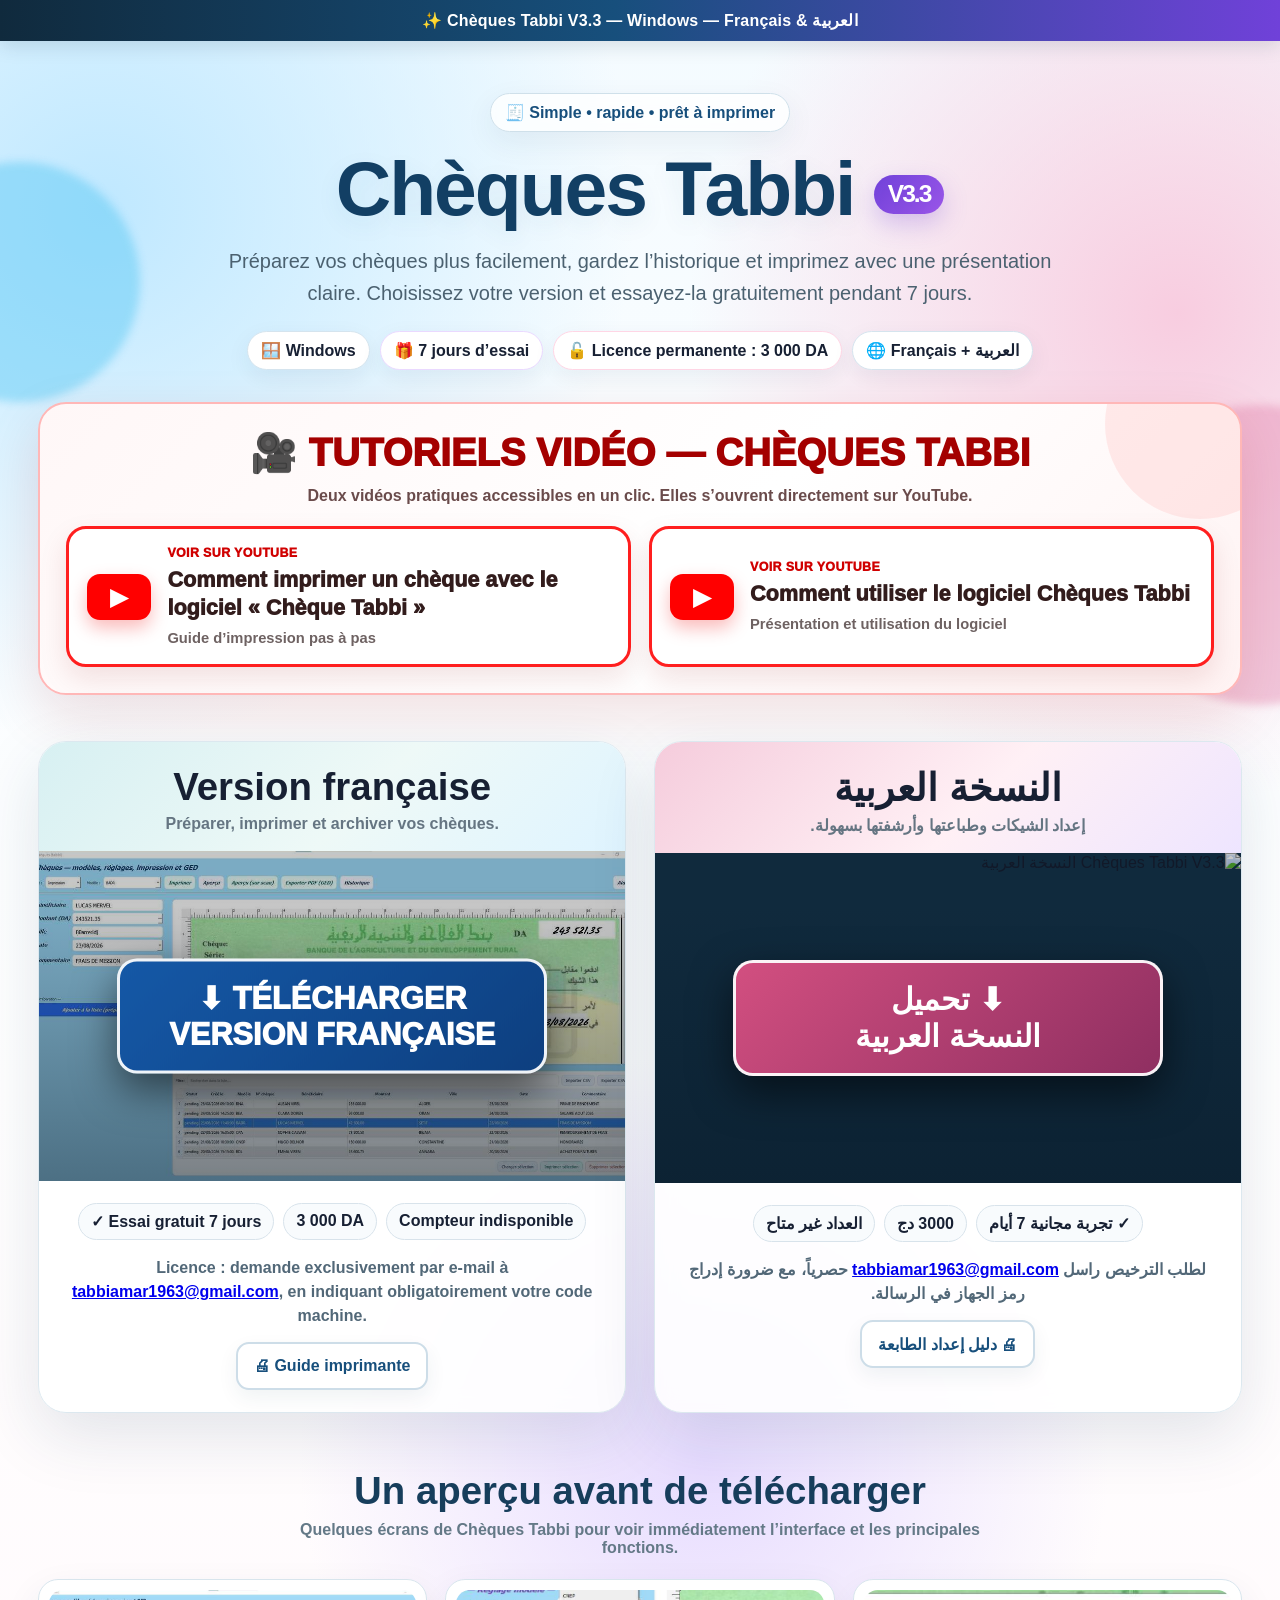
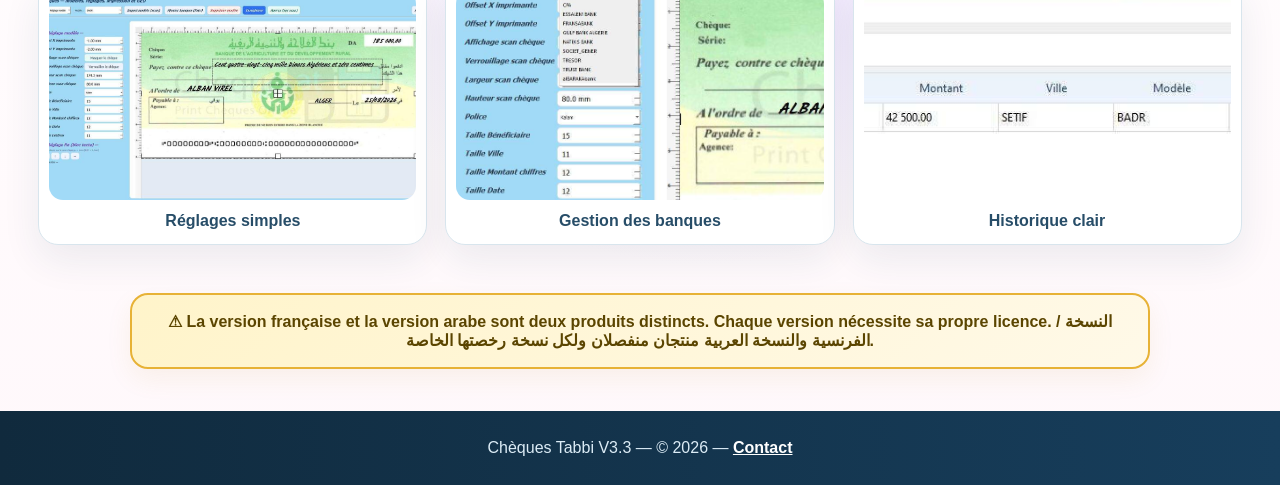
==== index.html @ 8dfcea51 "Update Chèques Tabbi website to V3.3 French and Arabic setups, 7-day trial and email licensing" ====
<!doctype html>
<html lang="fr">
<head>
  <meta charset="utf-8">
  <meta name="viewport" content="width=device-width,initial-scale=1">
  <meta name="description" content="Chèques Tabbi V3.3 — versions française et arabe sur une seule page. Téléchargement direct Windows, essai gratuit 7 jours, licence permanente 3000 DA par version.">
  <title>Chèques Tabbi V3.3 — Français + العربية</title>

  <script async src="https://www.googletagmanager.com/gtag/js?id=G-VVS1YFR749"></script>
  <script>
    window.dataLayer=window.dataLayer||[];
    function gtag(){dataLayer.push(arguments)}
    gtag('js',new Date());
    gtag('config','G-VVS1YFR749');
  </script>
  <script async src="https://www.googletagmanager.com/gtag/js?id=G-8PDGG4K5FS"></script>
  <script>
    window.dataLayer=window.dataLayer||[];
    function gtag(){dataLayer.push(arguments)}
    gtag('js',new Date());
    gtag('config','G-8PDGG4K5FS');
  </script>

  <style>
    :root{
      --ink:#172033;--blue:#1558a6;--blue2:#20a7d8;--purple:#7041d9;
      --soft:#f4f8fb;--line:#d8e3eb;--white:#fff;--pink:#d24f80;--gold:#f0a92d;
    }
    *{box-sizing:border-box}
    html{scroll-behavior:smooth}
    body{
      margin:0;font-family:Inter,"Segoe UI",Arial,Tahoma,sans-serif;color:var(--ink);
      background:
        radial-gradient(circle at 8% 10%,#bfe8ff 0,transparent 24%),
        radial-gradient(circle at 92% 15%,#f8cde0 0,transparent 23%),
        radial-gradient(circle at 55% 70%,#e7dcff 0,transparent 25%),
        linear-gradient(180deg,#f4fbff 0,#fff 52%,#fff8fb 100%);
      min-height:100vh;
    }
    body:before,body:after{content:"";position:fixed;z-index:-1;border-radius:50%;filter:blur(4px);opacity:.45;pointer-events:none}
    body:before{width:240px;height:240px;background:#57c8f3;top:18%;left:-100px;animation:float 8s ease-in-out infinite}
    body:after{width:300px;height:300px;background:#e58cb3;right:-130px;top:45%;animation:float 10s ease-in-out infinite reverse}
    .wrap{width:min(1220px,94%);margin:auto}
    .topbar{background:linear-gradient(90deg,#102a3d,#174f7c 48%,#7041d9);color:#fff;padding:11px 0;text-align:center;font-weight:900;letter-spacing:.2px;box-shadow:0 4px 20px #0e263b25}
    .hero{text-align:center;padding:52px 0 24px;position:relative}
    .eyebrow{display:inline-flex;gap:8px;align-items:center;background:#ffffffc9;border:1px solid #cfe0ea;box-shadow:0 10px 30px #163c5812;border-radius:999px;padding:9px 14px;font-weight:900;color:#174f7c;backdrop-filter:blur(8px)}
    .hero h1{font-size:clamp(2.7rem,6vw,5.3rem);line-height:1;margin:18px 0 0;color:#123f64;letter-spacing:-2px;text-shadow:0 8px 24px #20567b14}
    .hero h1 span{display:inline-block;background:linear-gradient(135deg,var(--purple),#9b57e9);color:#fff;border-radius:999px;padding:7px 14px;font-size:.32em;vertical-align:middle;box-shadow:0 10px 25px #7041d940}
    .hero p{font-size:clamp(1rem,2vw,1.25rem);color:#4b6170;margin:18px auto 0;max-width:860px;line-height:1.6}
    .quick-points{display:flex;justify-content:center;gap:10px;flex-wrap:wrap;margin-top:22px}
    .quick-points span{background:#fff;border:1px solid #d5e4ee;border-radius:999px;padding:9px 13px;font-weight:900;box-shadow:0 8px 24px #173b5511}
    .quick-points span:nth-child(2){border-color:#ead9ff}.quick-points span:nth-child(3){border-color:#ffd6e5}

    .tutorials{margin:8px 0 12px;padding:26px;border:2px solid #ffb7b7;border-radius:28px;background:linear-gradient(135deg,#fff7f7,#fff 55%,#fff3f3);box-shadow:0 20px 55px #b3131320;position:relative;overflow:hidden}
    .tutorials:before{content:"";position:absolute;width:190px;height:190px;border-radius:50%;background:#ff000012;right:-55px;top:-75px;pointer-events:none}
    .tutorial-head{text-align:center;position:relative;z-index:1;margin-bottom:18px}
    .tutorial-head h2{margin:0;color:#a40000;font-size:clamp(1.65rem,3vw,2.45rem);font-weight:950}
    .tutorial-head p{margin:8px auto 0;max-width:780px;color:#6a4b4b;font-weight:800;line-height:1.5}
    .video-links{display:grid;grid-template-columns:1fr 1fr;gap:18px;position:relative;z-index:1}
    .video-link{display:flex;align-items:center;gap:16px;min-height:112px;padding:16px 18px;border-radius:20px;text-decoration:none;background:#fff;color:#321c1c;border:3px solid #ff1f1f;box-shadow:0 12px 28px #8a11111d;transition:.2s transform,.2s box-shadow,.2s background}
    .video-link:hover{transform:translateY(-4px);box-shadow:0 18px 36px #8a11112b;background:#fffafa}
    .yt-play{flex:0 0 64px;width:64px;height:46px;border-radius:13px;background:#f00;display:flex;align-items:center;justify-content:center;color:#fff;font-size:25px;line-height:1;box-shadow:0 8px 18px #f0000045}
    .video-copy{display:block;line-height:1.3}
    .video-copy small{display:block;color:#d00000;font-size:.78rem;font-weight:950;letter-spacing:.35px;margin-bottom:5px;text-transform:uppercase}
    .video-copy strong{display:block;font-size:clamp(1.05rem,2vw,1.35rem);font-weight:950}
    .video-copy em{display:block;font-style:normal;color:#6e6262;font-weight:750;margin-top:7px;font-size:.92rem}

    .choice{display:grid;grid-template-columns:1fr 1fr;gap:28px;padding:34px 0 38px}
    .version-card{background:#ffffffdf;border:1px solid #dce8ef;border-radius:28px;overflow:hidden;box-shadow:0 22px 65px #173b5520;backdrop-filter:blur(10px);transition:.25s transform,.25s box-shadow}
    .version-card:hover{transform:translateY(-6px);box-shadow:0 30px 80px #173b5530}
    .version-head{padding:23px 20px 18px;text-align:center}
    .version-head h2{font-size:clamp(1.7rem,3vw,2.6rem);margin:0 0 6px}
    .version-head p{margin:0;color:#657582;font-weight:700}
    .fr .version-head{background:linear-gradient(135deg,#d7f0f2,#eef9f7 55%,#dff4ff)}
    .ar .version-head{background:linear-gradient(135deg,#f5ccdc,#fff0f5 55%,#eee5ff)}
    .image-wrap{position:relative;min-height:330px;background:#102a3d;display:flex;align-items:center;justify-content:center;overflow:hidden}
    .image-wrap:after{content:"";position:absolute;inset:0;background:linear-gradient(180deg,#0000 15%,#07172566 100%);pointer-events:none}
    .image-wrap img{width:100%;height:100%;min-height:330px;object-fit:cover;display:block;filter:brightness(.78) saturate(1.08);transition:.4s transform,.4s filter}
    .version-card:hover .image-wrap img{transform:scale(1.025);filter:brightness(.84) saturate(1.12)}
    .download-btn{position:absolute;z-index:2;left:50%;top:50%;transform:translate(-50%,-50%);display:flex;align-items:center;justify-content:center;text-align:center;width:min(84%,430px);min-height:92px;padding:18px 24px;border-radius:20px;text-decoration:none;color:#fff;font-weight:950;font-size:clamp(1.25rem,2.4vw,2rem);box-shadow:0 16px 42px #0008;border:3px solid #ffffffee;transition:.18s transform,.18s filter,.18s box-shadow}
    .download-btn:hover{transform:translate(-50%,-54%) scale(1.035);filter:brightness(1.1);box-shadow:0 20px 50px #0009}
    .fr .download-btn{background:linear-gradient(135deg,#1558a6,#0d3f7f)}
    .ar .download-btn{background:linear-gradient(135deg,#d24f80,#8f2f61)}
    .details{padding:22px}
    .pills{display:flex;gap:9px;flex-wrap:wrap;justify-content:center;margin-bottom:16px}
    .pill{background:#f8fbfd;border:1px solid #d8e3eb;border-radius:999px;padding:8px 12px;font-weight:900}
    .actions{display:flex;gap:10px;flex-wrap:wrap;justify-content:center}
    .action{display:inline-flex;align-items:center;justify-content:center;min-height:48px;padding:10px 16px;border-radius:13px;text-decoration:none;font-weight:900;border:2px solid transparent;transition:.18s}
    .action:hover{transform:translateY(-2px)}
    .more{background:#fff;color:#174f7c;border-color:#cddde8;box-shadow:0 8px 20px #173b5510}
    .activation-note{margin:0 0 14px;text-align:center;color:#526878;font-weight:800;line-height:1.5}

    .showcase{padding:18px 0 48px}
    .section-title{text-align:center;margin-bottom:22px}
    .section-title h3{margin:0;font-size:clamp(1.65rem,3vw,2.4rem);color:#173e5c}
    .section-title p{margin:8px auto 0;color:#647987;max-width:760px;font-weight:700}
    .shots{display:grid;grid-template-columns:repeat(3,1fr);gap:18px}
    .shot{background:#fff;border:1px solid #d8e5ed;border-radius:20px;padding:10px;box-shadow:0 15px 38px #173b5515;overflow:hidden;transition:.22s transform,.22s box-shadow}
    .shot:hover{transform:translateY(-5px) rotate(-.2deg);box-shadow:0 22px 45px #173b5525}
    .shot img{width:100%;height:210px;object-fit:cover;border-radius:14px;display:block}
    .shot strong{display:block;padding:12px 6px 4px;text-align:center;color:#274d68}

    .note{background:linear-gradient(135deg,#fff4ca,#fff9e8);border:2px solid #e7b236;color:#5b4500;border-radius:18px;padding:17px 18px;margin:0 auto 42px;max-width:1020px;text-align:center;font-weight:900;box-shadow:0 10px 26px #b8891715}
    footer{background:linear-gradient(90deg,#102a3d,#173e5c);color:#dcecf6;padding:28px 0;text-align:center}
    footer a{color:#fff;font-weight:800}
    @keyframes float{0%,100%{transform:translateY(0)}50%{transform:translateY(20px)}}
    @media(max-width:850px){
      .video-links{grid-template-columns:1fr}
      .choice{grid-template-columns:1fr;gap:24px}
      .shots{grid-template-columns:1fr 1fr}
      .image-wrap,.image-wrap img{min-height:280px}
    }
    @media(max-width:560px){
      .hero{padding-top:34px}.choice{padding-top:22px}.hero h1{letter-spacing:-1px}
      .tutorials{padding:20px 14px;border-radius:22px}.video-link{padding:14px;gap:12px;min-height:100px}.yt-play{flex-basis:54px;width:54px;height:40px}
      .image-wrap,.image-wrap img{min-height:235px}.download-btn{min-height:78px;width:89%}.action{width:100%}.shots{grid-template-columns:1fr}.shot img{height:auto}
    }
    @media(prefers-reduced-motion:reduce){*{scroll-behavior:auto!important;animation:none!important;transition:none!important}}
  </style>
</head>
<body>
  <div class="topbar">✨ Chèques Tabbi V3.3 — Windows — Français & العربية</div>

  <header class="hero wrap">
    <div class="eyebrow">🧾 Simple • rapide • prêt à imprimer</div>
    <h1>Chèques Tabbi <span>V3.3</span></h1>
    <p>Préparez vos chèques plus facilement, gardez l’historique et imprimez avec une présentation claire. Choisissez votre version et essayez-la gratuitement pendant 7 jours.</p>
    <div class="quick-points" aria-label="Points clés">
      <span>🪟 Windows</span>
      <span>🎁 7 jours d’essai</span>
      <span>🔓 Licence permanente : 3 000 DA</span>
      <span>🌐 Français + العربية</span>
    </div>
  </header>

  <main class="wrap">
    <section class="tutorials" aria-label="Tutoriels vidéo Chèques Tabbi">
      <div class="tutorial-head">
        <h2>🎥 TUTORIELS VIDÉO — CHÈQUES TABBI</h2>
        <p>Deux vidéos pratiques accessibles en un clic. Elles s’ouvrent directement sur YouTube.</p>
      </div>
      <div class="video-links">
        <a class="video-link" href="https://youtu.be/3MbX6gnPfWE" target="_blank" rel="noopener noreferrer">
          <span class="yt-play" aria-hidden="true">▶</span>
          <span class="video-copy">
            <small>Voir sur YouTube</small>
            <strong>Comment imprimer un chèque avec le logiciel « Chèque Tabbi »</strong>
            <em>Guide d’impression pas à pas</em>
          </span>
        </a>
        <a class="video-link" href="https://youtu.be/_Qf75h5y5ME" target="_blank" rel="noopener noreferrer">
          <span class="yt-play" aria-hidden="true">▶</span>
          <span class="video-copy">
            <small>Voir sur YouTube</small>
            <strong>Comment utiliser le logiciel Chèques Tabbi</strong>
            <em>Présentation et utilisation du logiciel</em>
          </span>
        </a>
      </div>
    </section>

    <section class="choice" aria-label="Choix de la version">
      <article class="version-card fr">
        <div class="version-head">
          <h2>Version française</h2>
          <p>Préparer, imprimer et archiver vos chèques.</p>
        </div>
        <div class="image-wrap">
          <img src="assets/screenshots/01-impression.jpg" alt="Chèques Tabbi V3.3 version française">
          <a class="download-btn" data-download="fr" href="https://github.com/ramat82/cheques-tabbi/releases/download/V3.3/Cheques_TABBI_FR_V3.3_Setup.exe">⬇ TÉLÉCHARGER<br>VERSION FRANÇAISE</a>
        </div>
        <div class="details">
          <div class="pills">
            <span class="pill">✓ Essai gratuit 7 jours</span>
            <span class="pill">3 000 DA</span>
            <span class="pill fr-count">Compteur GitHub…</span>
          </div>
          <p class="activation-note">Licence : demande exclusivement par e-mail à <a href="mailto:tabbiamar1963@gmail.com">tabbiamar1963@gmail.com</a>, en indiquant obligatoirement votre code machine.</p>
          <div class="actions">
            <a class="action more" href="assets/guide-impression-fr.png" target="_blank" rel="noopener">🖨 Guide imprimante</a>
          </div>
        </div>
      </article>

      <article class="version-card ar" lang="ar" dir="rtl">
        <div class="version-head">
          <h2>النسخة العربية</h2>
          <p>إعداد الشيكات وطباعتها وأرشفتها بسهولة.</p>
        </div>
        <div class="image-wrap">
          <img src="https://github.com/ramat82/cheques-tabbi/releases/download/v2.0.0/ar1.png" alt="Chèques Tabbi V3.3 النسخة العربية">
          <a class="download-btn" data-download="ar" href="https://github.com/ramat82/cheques-tabbi/releases/download/V3.3/Cheques_TABBI_AR_V3.3_Setup.exe">⬇ تحميل<br>النسخة العربية</a>
        </div>
        <div class="details">
          <div class="pills">
            <span class="pill">✓ تجربة مجانية 7 أيام</span>
            <span class="pill">3000 دج</span>
            <span class="pill ar-count">عداد GitHub…</span>
          </div>
          <p class="activation-note">لطلب الترخيص راسل <a href="mailto:tabbiamar1963@gmail.com">tabbiamar1963@gmail.com</a> حصرياً، مع ضرورة إدراج رمز الجهاز في الرسالة.</p>
          <div class="actions">
            <a class="action more" href="assets/guide-impression-ar.png" target="_blank" rel="noopener">🖨 دليل إعداد الطابعة</a>
          </div>
        </div>
      </article>
    </section>

    <section class="showcase" aria-label="Aperçu de l'application">
      <div class="section-title">
        <h3>Un aperçu avant de télécharger</h3>
        <p>Quelques écrans de Chèques Tabbi pour voir immédiatement l’interface et les principales fonctions.</p>
      </div>
      <div class="shots">
        <div class="shot"><img src="assets/screenshots/02-reglage.jpg" alt="Réglages de Chèques Tabbi"><strong>Réglages simples</strong></div>
        <div class="shot"><img src="assets/screenshots/03-banques.jpg" alt="Gestion des banques"><strong>Gestion des banques</strong></div>
        <div class="shot"><img src="assets/screenshots/06-historique.jpg" alt="Historique des chèques"><strong>Historique clair</strong></div>
      </div>
    </section>

    <div class="note">
      ⚠ La version française et la version arabe sont deux produits distincts. Chaque version nécessite sa propre licence. / النسخة الفرنسية والنسخة العربية منتجان منفصلان ولكل نسخة رخصتها الخاصة.
    </div>
  </main>

  <footer>
    <div class="wrap">Chèques Tabbi V3.3 — © 2026 — <a href="mailto:tabbiamar1963@gmail.com">Contact</a></div>
  </footer>

  <script>
    document.querySelectorAll('[data-download]').forEach(a=>a.addEventListener('click',()=>{
      const lang=a.dataset.download;
      if(typeof gtag==='function') gtag('event','cheques_'+lang+'_download_click',{version:'V3.3'});
    }));

    fetch('https://api.github.com/repos/ramat82/cheques-tabbi/releases/tags/V3.3',{headers:{Accept:'application/vnd.github+json'}})
      .then(r=>r.ok?r.json():Promise.reject())
      .then(rel=>{
        const fr=rel.assets.find(x=>x.name==='Cheques_TABBI_FR_V3.3_Setup.exe');
        const ar=rel.assets.find(x=>x.name==='Cheques_TABBI_AR_V3.3_Setup.exe');
        document.querySelectorAll('.fr-count').forEach(e=>e.textContent=fr?fr.download_count.toLocaleString('fr-FR')+' téléchargements':'Compteur indisponible');
        document.querySelectorAll('.ar-count').forEach(e=>e.textContent=ar?ar.download_count.toLocaleString('fr-FR')+' تحميل':'العداد غير متاح');
      })
      .catch(()=>{
        document.querySelectorAll('.fr-count').forEach(e=>e.textContent='Compteur indisponible');
        document.querySelectorAll('.ar-count').forEach(e=>e.textContent='العداد غير متاح');
      });
  </script>
</body>
</html>
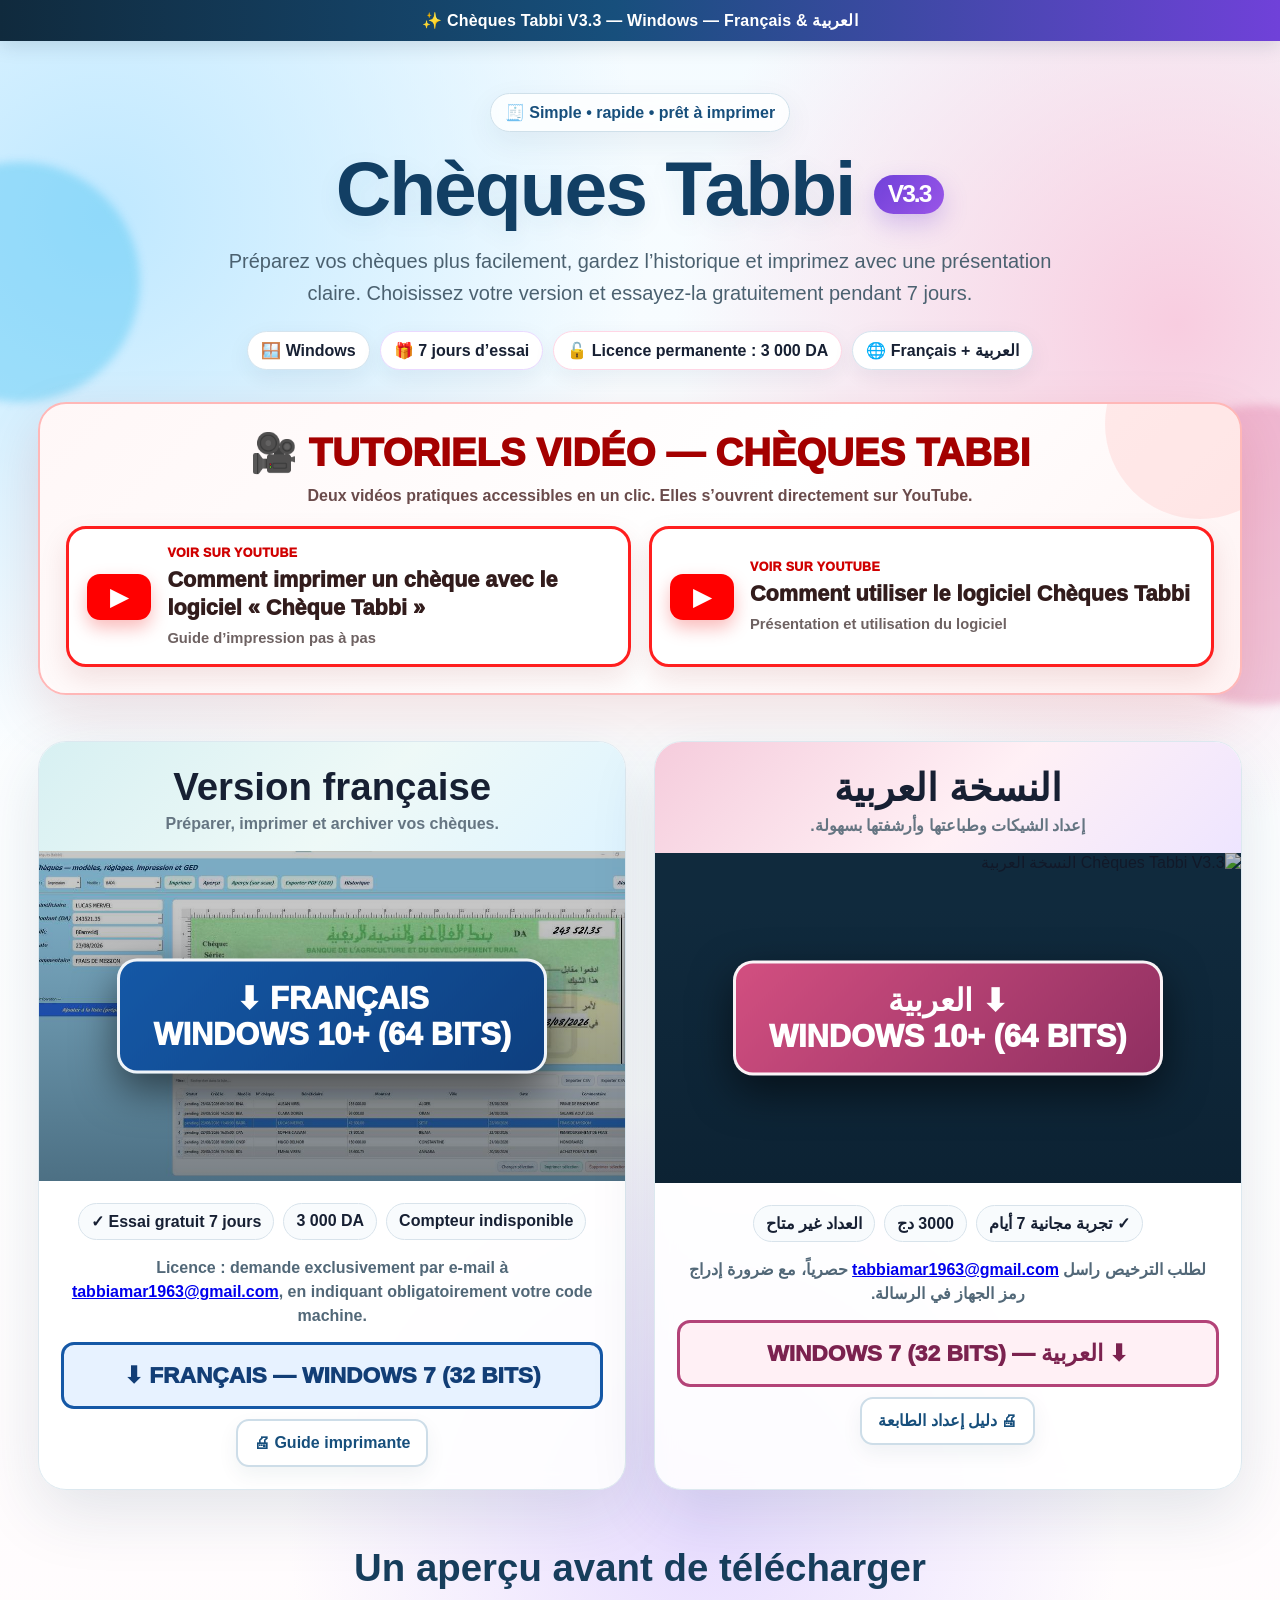
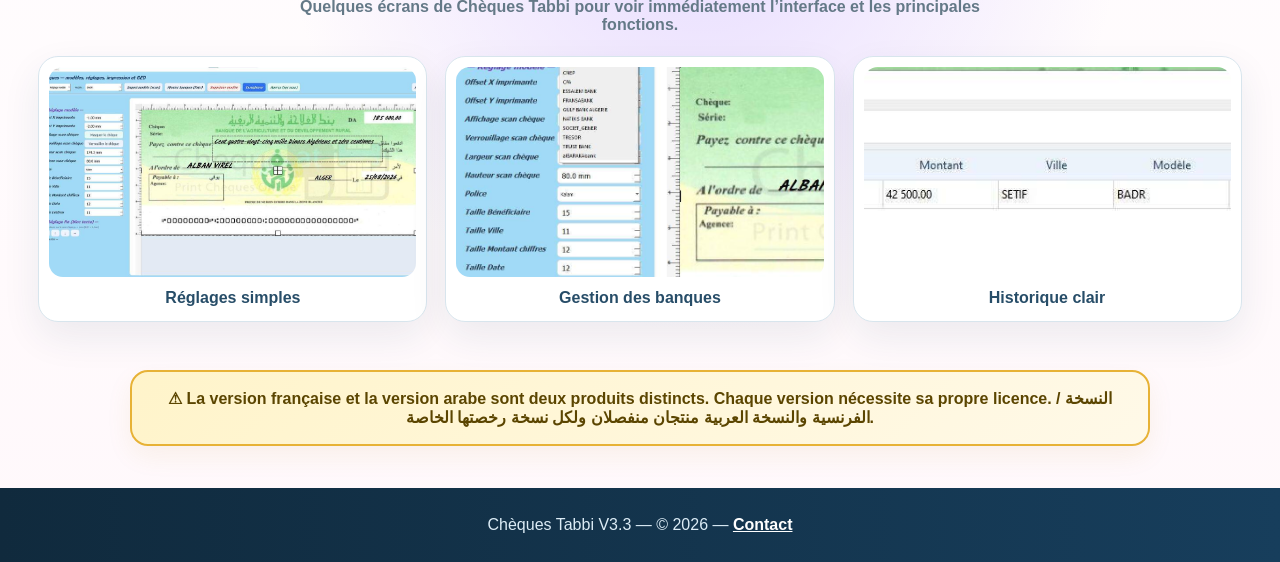
==== commit 2a745c51: "Add large Windows 7 x86 and Windows 10+ x64 download buttons for French and Arabic" ====
--- a/index.html
+++ b/index.html
@@ -87,6 +87,8 @@
     .actions{display:flex;gap:10px;flex-wrap:wrap;justify-content:center}
     .action{display:inline-flex;align-items:center;justify-content:center;min-height:48px;padding:10px 16px;border-radius:13px;text-decoration:none;font-weight:900;border:2px solid transparent;transition:.18s}
     .action:hover{transform:translateY(-2px)}
+    .arch-download{width:100%;font-size:clamp(1.05rem,1.8vw,1.42rem);font-weight:950;text-align:center;border:3px solid #1558a6;background:#e7f2ff;color:#123e76;padding:15px 12px;line-height:1.35}
+    .ar .arch-download{border-color:#b34378;background:#fff0f5;color:#7b224f}
     .more{background:#fff;color:#174f7c;border-color:#cddde8;box-shadow:0 8px 20px #173b5510}
     .activation-note{margin:0 0 14px;text-align:center;color:#526878;font-weight:800;line-height:1.5}
 
@@ -167,7 +169,7 @@
         </div>
         <div class="image-wrap">
           <img src="assets/screenshots/01-impression.jpg" alt="Chèques Tabbi V3.3 version française">
-          <a class="download-btn" data-download="fr" href="https://github.com/ramat82/cheques-tabbi/releases/download/V3.3/Cheques_TABBI_FR_V3.3_Setup.exe">⬇ TÉLÉCHARGER<br>VERSION FRANÇAISE</a>
+          <a class="download-btn" data-download="fr" href="https://github.com/ramat82/cheques-tabbi/releases/download/V3.3/Cheques_TABBI_FR_V3.3_Setup.exe">⬇ FRANÇAIS<br>WINDOWS 10+ (64 BITS)</a>
         </div>
         <div class="details">
           <div class="pills">
@@ -177,6 +179,7 @@
           </div>
           <p class="activation-note">Licence : demande exclusivement par e-mail à <a href="mailto:tabbiamar1963@gmail.com">tabbiamar1963@gmail.com</a>, en indiquant obligatoirement votre code machine.</p>
           <div class="actions">
+            <a class="action arch-download" data-download="fr-x86" href="https://github.com/ramat82/cheques-tabbi/releases/download/V3.3/Cheques_TABBI_FR_V3.3_x86_Setup.exe">⬇ FRANÇAIS — WINDOWS 7 (32 BITS)</a>
             <a class="action more" href="assets/guide-impression-fr.png" target="_blank" rel="noopener">🖨 Guide imprimante</a>
           </div>
         </div>
@@ -189,7 +192,7 @@
         </div>
         <div class="image-wrap">
           <img src="https://github.com/ramat82/cheques-tabbi/releases/download/v2.0.0/ar1.png" alt="Chèques Tabbi V3.3 النسخة العربية">
-          <a class="download-btn" data-download="ar" href="https://github.com/ramat82/cheques-tabbi/releases/download/V3.3/Cheques_TABBI_AR_V3.3_Setup.exe">⬇ تحميل<br>النسخة العربية</a>
+          <a class="download-btn" data-download="ar" href="https://github.com/ramat82/cheques-tabbi/releases/download/V3.3/Cheques_TABBI_AR_V3.3_Setup.exe">⬇ العربية<br>WINDOWS 10+ (64 BITS)</a>
         </div>
         <div class="details">
           <div class="pills">
@@ -199,6 +202,7 @@
           </div>
           <p class="activation-note">لطلب الترخيص راسل <a href="mailto:tabbiamar1963@gmail.com">tabbiamar1963@gmail.com</a> حصرياً، مع ضرورة إدراج رمز الجهاز في الرسالة.</p>
           <div class="actions">
+            <a class="action arch-download" data-download="ar-x86" href="https://github.com/ramat82/cheques-tabbi/releases/download/V3.3/Cheques_TABBI_AR_V3.3_x86_Setup.exe">⬇ العربية — WINDOWS 7 (32 BITS)</a>
             <a class="action more" href="assets/guide-impression-ar.png" target="_blank" rel="noopener">🖨 دليل إعداد الطابعة</a>
           </div>
         </div>
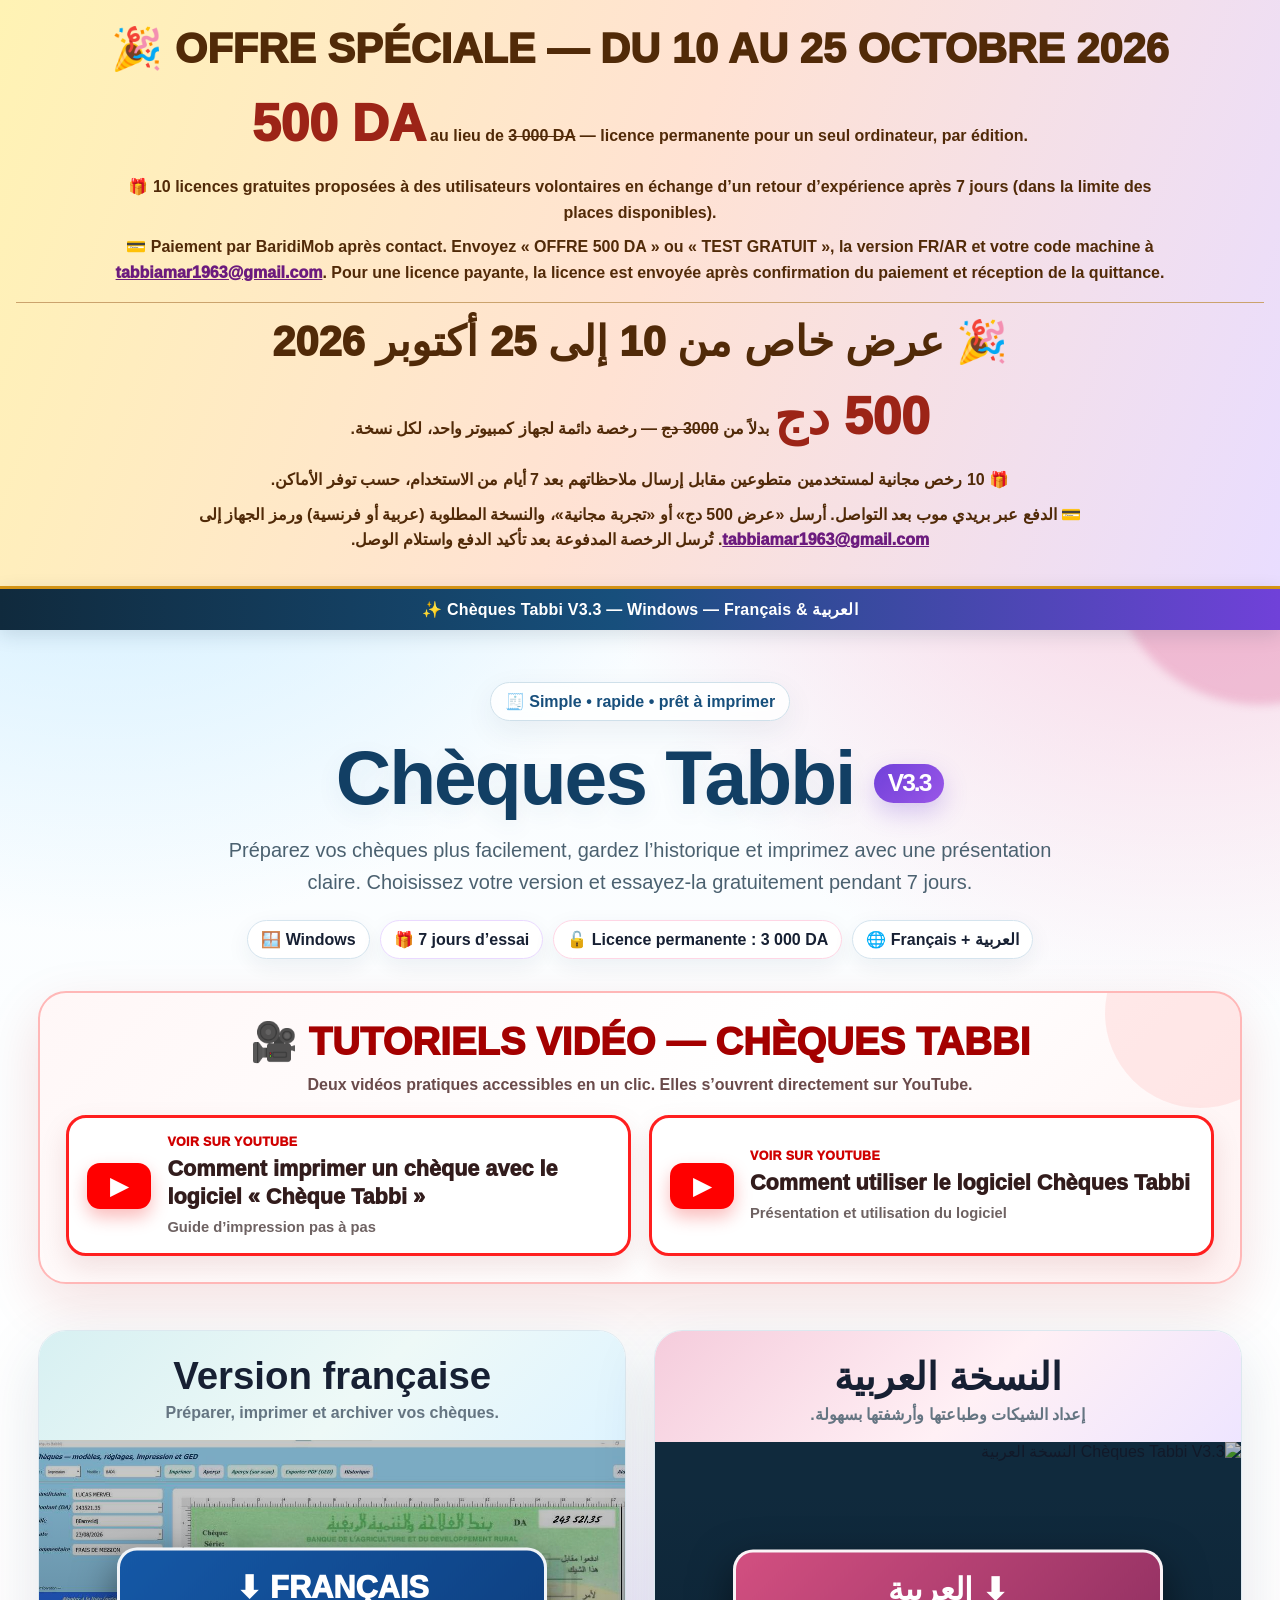
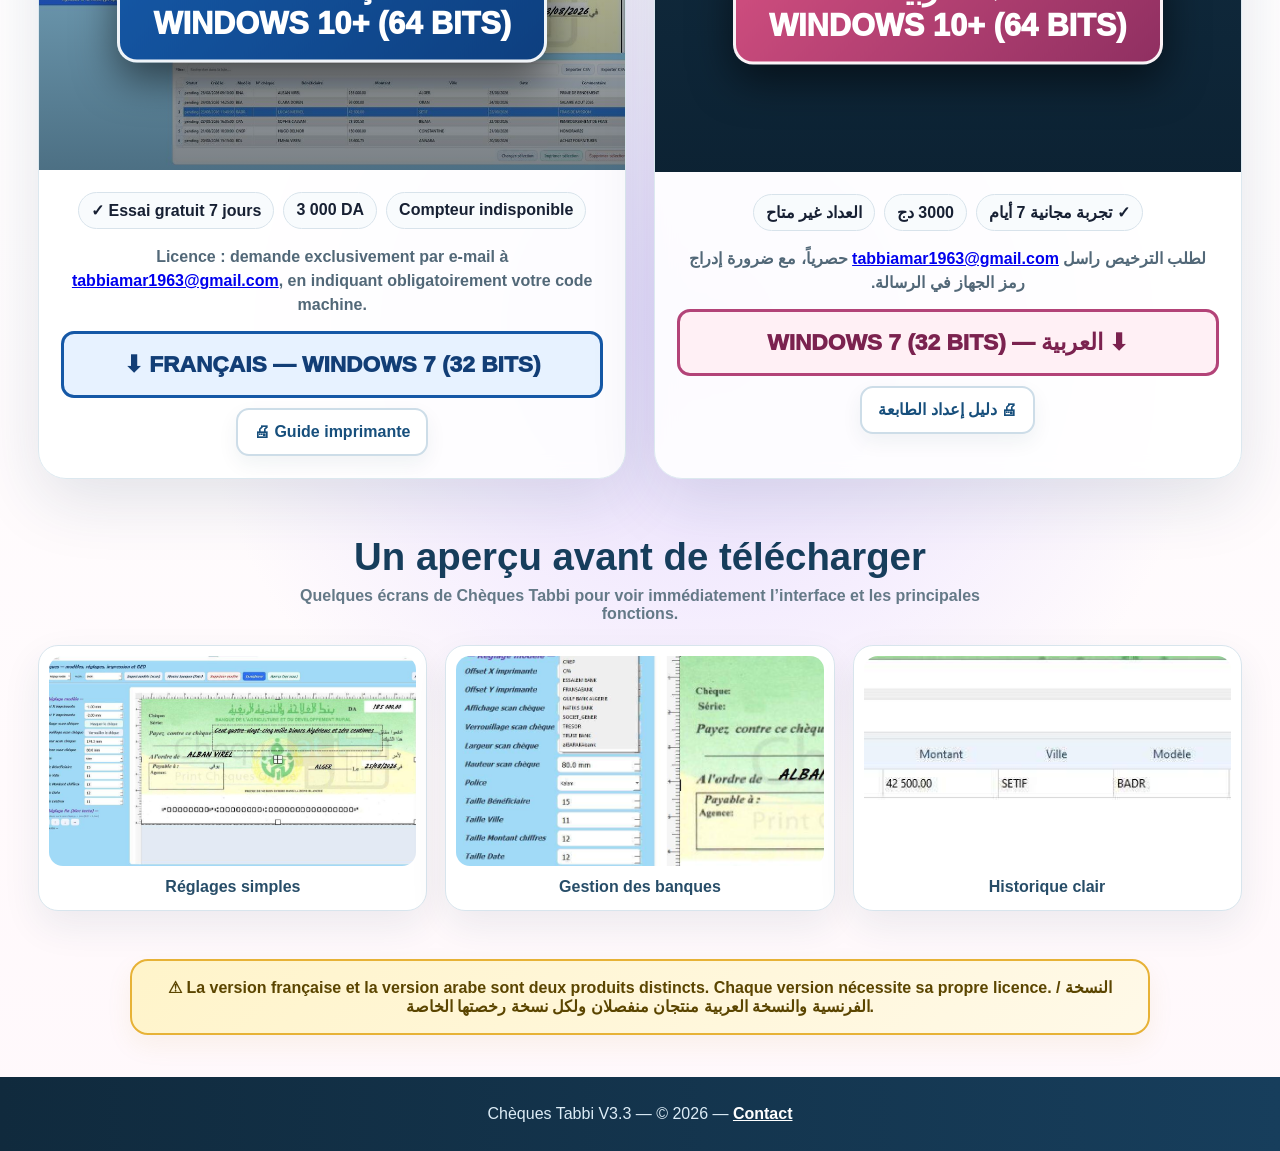
==== commit c03caea1: "Add prominent French/Arabic October 10–25 Chèques Tabbi promotional offer banner" ====
--- a/index.html
+++ b/index.html
@@ -42,6 +42,12 @@
     body:after{width:300px;height:300px;background:#e58cb3;right:-130px;top:45%;animation:float 10s ease-in-out infinite reverse}
     .wrap{width:min(1220px,94%);margin:auto}
     .topbar{background:linear-gradient(90deg,#102a3d,#174f7c 48%,#7041d9);color:#fff;padding:11px 0;text-align:center;font-weight:900;letter-spacing:.2px;box-shadow:0 4px 20px #0e263b25}
+    .promo{background:linear-gradient(110deg,#fff3b4,#ffe2d3 50%,#e9ddff);border-bottom:3px solid #db9815;text-align:center;padding:24px 16px;color:#512a08}
+    .promo h2{margin:0 0 10px;font-size:clamp(1.6rem,3.5vw,2.6rem);font-weight:950}
+    .promo .price{font-size:clamp(2rem,5vw,3.2rem);font-weight:950;color:#9c2417}
+    .promo p{font-weight:800;line-height:1.6;margin:9px auto;max-width:1050px}
+    .promo .lang-ar{direction:rtl;font-family:Tahoma,Arial,sans-serif;border-top:1px solid #cba36d;padding-top:14px;margin-top:17px}
+    .promo a{color:#6c1b7e;font-weight:950;overflow-wrap:anywhere}
     .hero{text-align:center;padding:52px 0 24px;position:relative}
     .eyebrow{display:inline-flex;gap:8px;align-items:center;background:#ffffffc9;border:1px solid #cfe0ea;box-shadow:0 10px 30px #163c5812;border-radius:999px;padding:9px 14px;font-weight:900;color:#174f7c;backdrop-filter:blur(8px)}
     .hero h1{font-size:clamp(2.7rem,6vw,5.3rem);line-height:1;margin:18px 0 0;color:#123f64;letter-spacing:-2px;text-shadow:0 8px 24px #20567b14}
@@ -121,6 +127,18 @@
   </style>
 </head>
 <body>
+  <section class="promo" id="offre-octobre" aria-label="Offre spéciale du 10 au 25 octobre 2026">
+    <h2>🎉 OFFRE SPÉCIALE — DU 10 AU 25 OCTOBRE 2026</h2>
+    <p><span class="price">500 DA</span> au lieu de <s>3 000 DA</s> — licence permanente pour un seul ordinateur, par édition.</p>
+    <p>🎁 <strong>10 licences gratuites</strong> proposées à des utilisateurs volontaires en échange d’un retour d’expérience après 7 jours (dans la limite des places disponibles).</p>
+    <p>💳 Paiement par BaridiMob après contact. Envoyez « OFFRE 500 DA » ou « TEST GRATUIT », la version FR/AR et votre code machine à <a href="mailto:tabbiamar1963@gmail.com">tabbiamar1963@gmail.com</a>. Pour une licence payante, la licence est envoyée après confirmation du paiement et réception de la quittance.</p>
+    <div class="lang-ar" lang="ar" dir="rtl">
+      <h2>🎉 عرض خاص من 10 إلى 25 أكتوبر 2026</h2>
+      <p><span class="price">500 دج</span> بدلاً من <s>3000 دج</s> — رخصة دائمة لجهاز كمبيوتر واحد، لكل نسخة.</p>
+      <p>🎁 <strong>10 رخص مجانية</strong> لمستخدمين متطوعين مقابل إرسال ملاحظاتهم بعد 7 أيام من الاستخدام، حسب توفر الأماكن.</p>
+      <p>💳 الدفع عبر بريدي موب بعد التواصل. أرسل «عرض 500 دج» أو «تجربة مجانية»، والنسخة المطلوبة (عربية أو فرنسية) ورمز الجهاز إلى <a href="mailto:tabbiamar1963@gmail.com">tabbiamar1963@gmail.com</a>. تُرسل الرخصة المدفوعة بعد تأكيد الدفع واستلام الوصل.</p>
+    </div>
+  </section>
   <div class="topbar">✨ Chèques Tabbi V3.3 — Windows — Français & العربية</div>
 
   <header class="hero wrap">
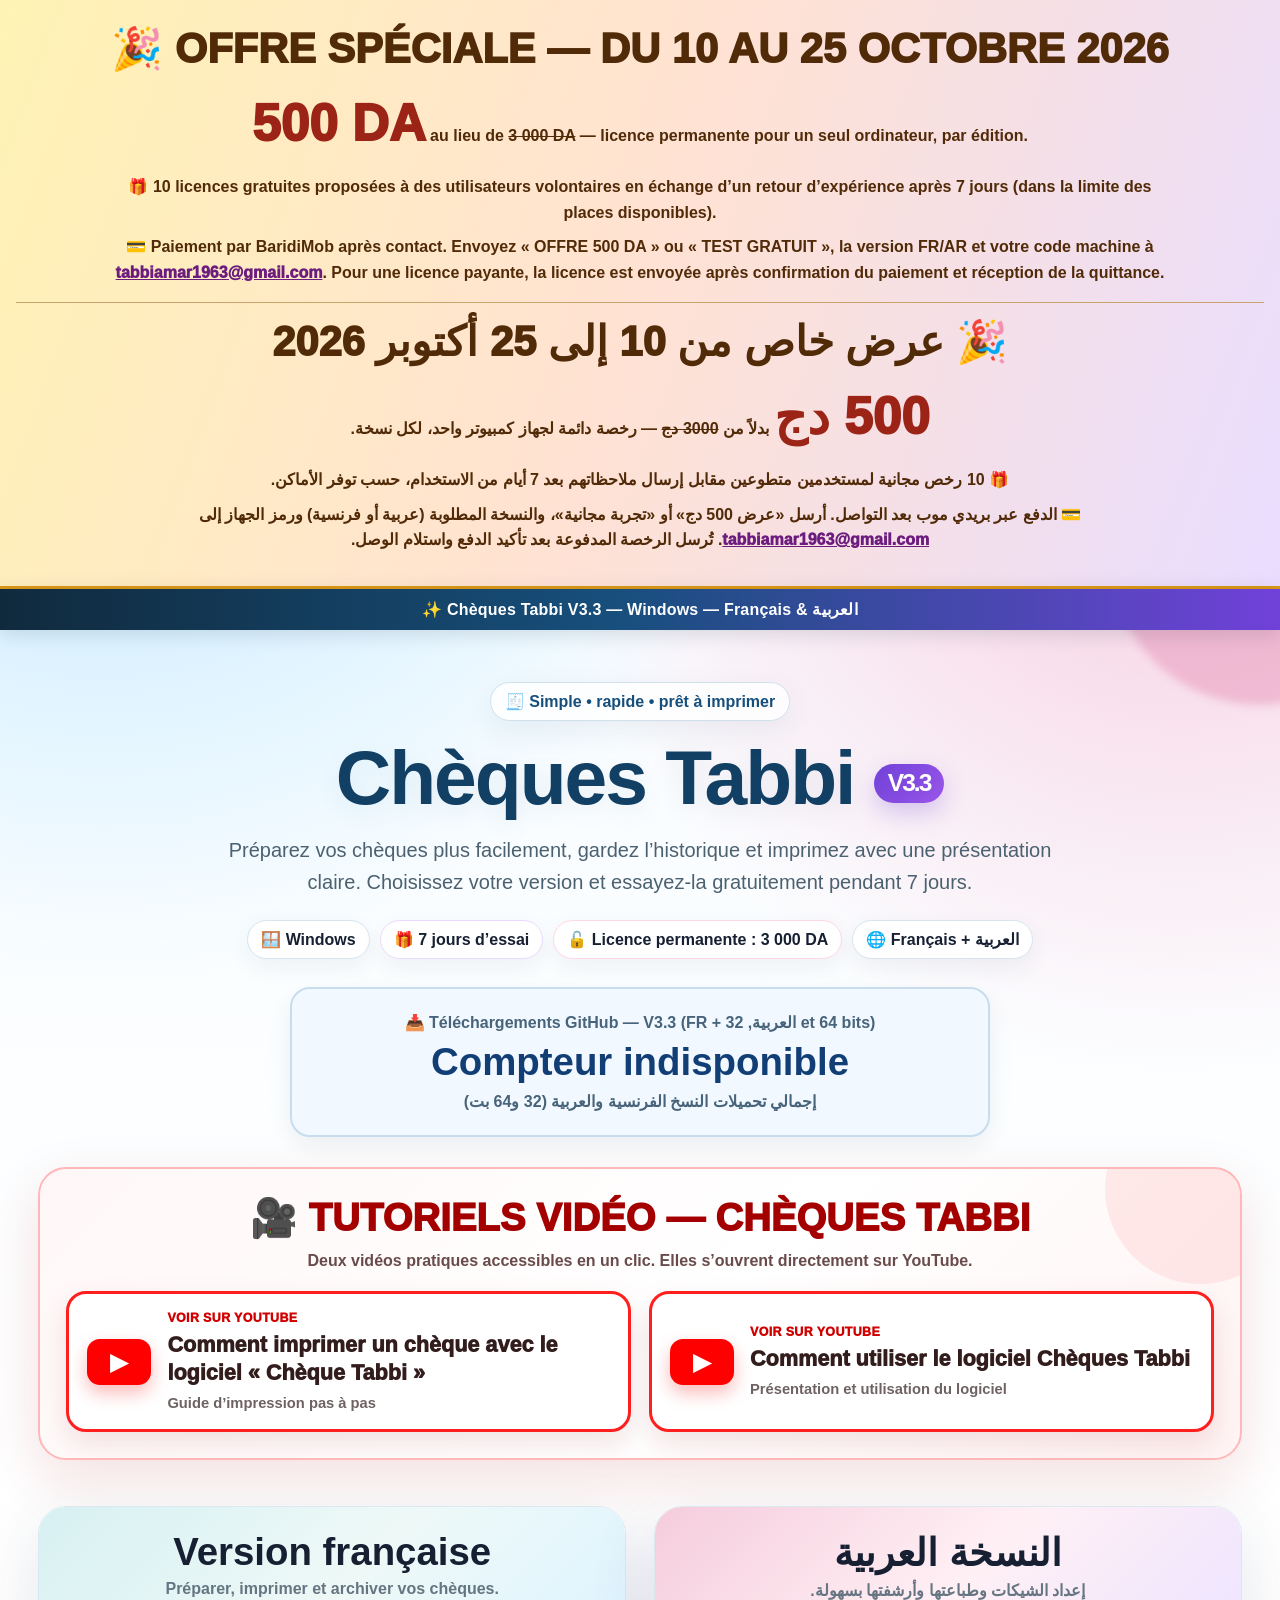
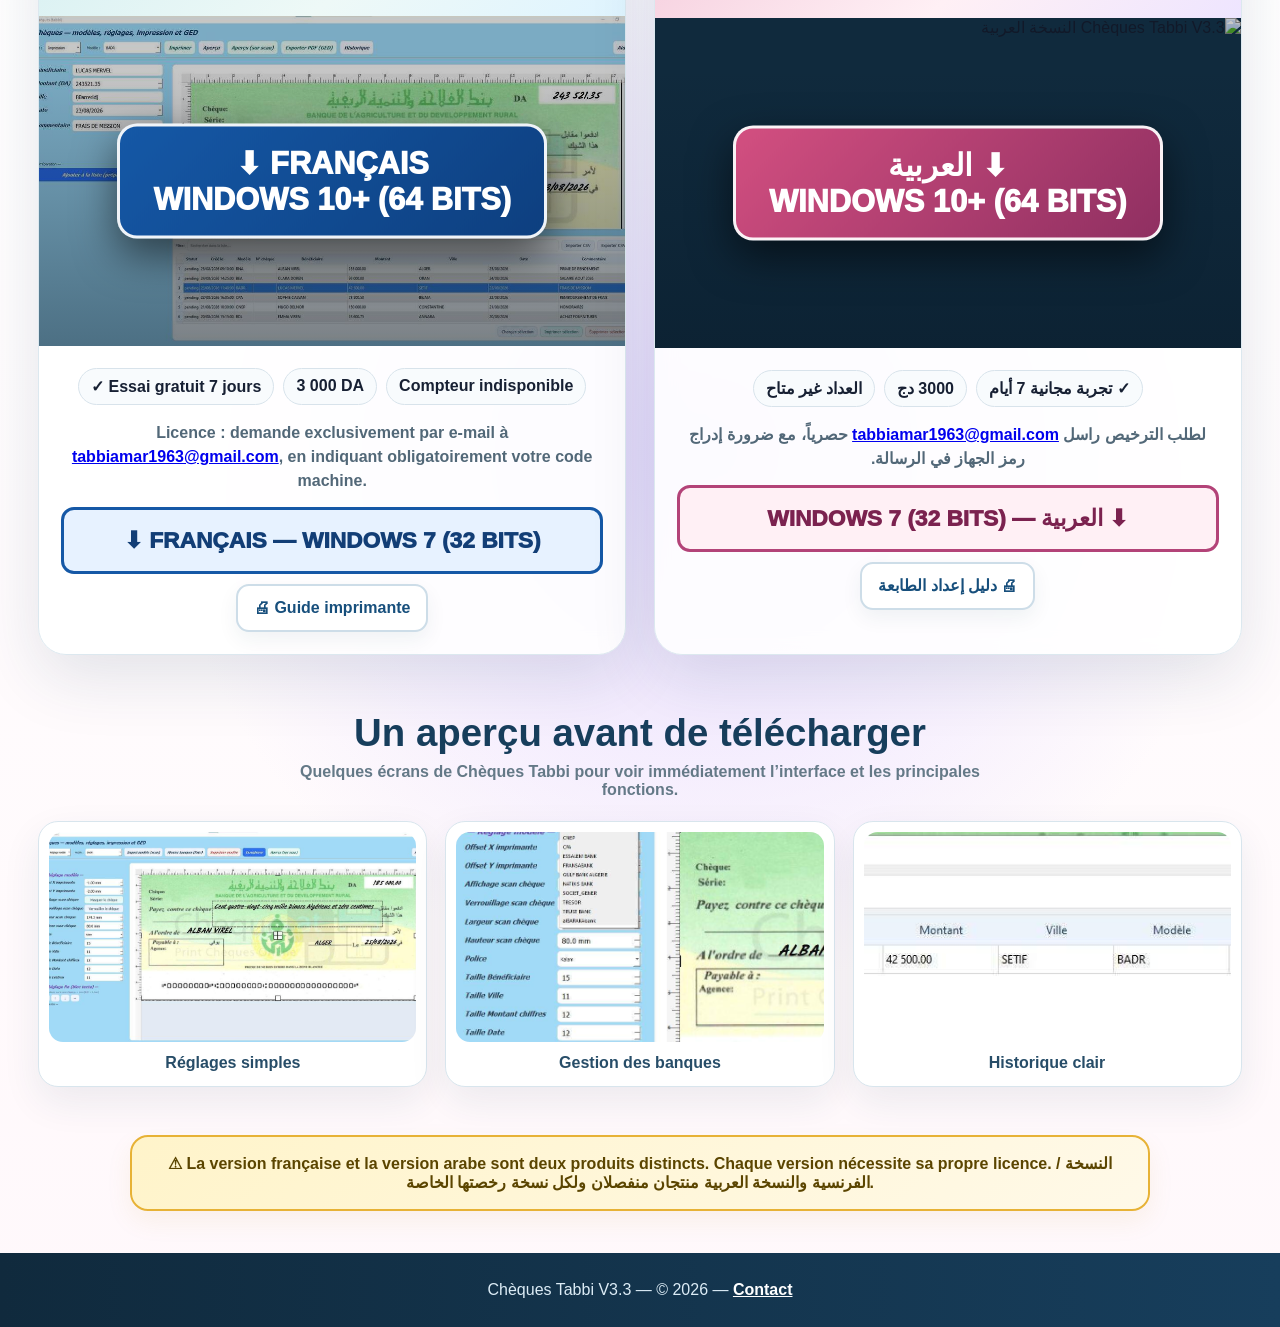
==== commit 46257b91: "Ajouter compteur total V3.3 pour les quatre installateurs FR/AR x86/x64" ====
--- a/index.html
+++ b/index.html
@@ -98,6 +98,9 @@
     .more{background:#fff;color:#174f7c;border-color:#cddde8;box-shadow:0 8px 20px #173b5510}
     .activation-note{margin:0 0 14px;text-align:center;color:#526878;font-weight:800;line-height:1.5}
 
+    .total-downloads{max-width:700px;margin:4px auto 30px;padding:20px 24px;text-align:center;border:2px solid #c7ddef;border-radius:20px;background:#f2f8ff;box-shadow:0 10px 26px #173b5512}
+    .total-downloads strong{display:block;font-size:clamp(1.7rem,3vw,2.4rem);color:#123e76;margin:8px 0}
+    .total-downloads p{margin:4px 0;color:#47647a;font-weight:700}
     .showcase{padding:18px 0 48px}
     .section-title{text-align:center;margin-bottom:22px}
     .section-title h3{margin:0;font-size:clamp(1.65rem,3vw,2.4rem);color:#173e5c}
@@ -154,6 +157,11 @@
   </header>
 
   <main class="wrap">
+    <section class="total-downloads" aria-label="Nombre total de téléchargements V3.3" aria-live="polite">
+      <p>📥 Téléchargements GitHub — V3.3 (FR + العربية, 32 et 64 bits)</p>
+      <strong class="total-count">Chargement du compteur…</strong>
+      <p lang="ar" dir="rtl">إجمالي تحميلات النسخ الفرنسية والعربية (32 و64 بت)</p>
+    </section>
     <section class="tutorials" aria-label="Tutoriels vidéo Chèques Tabbi">
       <div class="tutorial-head">
         <h2>🎥 TUTORIELS VIDÉO — CHÈQUES TABBI</h2>
@@ -259,10 +267,21 @@
       .then(rel=>{
         const fr=rel.assets.find(x=>x.name==='Cheques_TABBI_FR_V3.3_Setup.exe');
         const ar=rel.assets.find(x=>x.name==='Cheques_TABBI_AR_V3.3_Setup.exe');
+        const installers=[
+          'Cheques_TABBI_FR_V3.3_Setup.exe',
+          'Cheques_TABBI_FR_V3.3_x86_Setup.exe',
+          'Cheques_TABBI_AR_V3.3_Setup.exe',
+          'Cheques_TABBI_AR_V3.3_x86_Setup.exe'
+        ];
+        const allPresent=installers.every(name=>rel.assets.some(x=>x.name===name && Number.isFinite(x.download_count)));
+        document.querySelectorAll('.total-count').forEach(e=>e.textContent=allPresent
+          ? installers.reduce((sum,name)=>sum+rel.assets.find(x=>x.name===name).download_count,0).toLocaleString('fr-FR')+' téléchargements'
+          : 'Compteur indisponible');
         document.querySelectorAll('.fr-count').forEach(e=>e.textContent=fr?fr.download_count.toLocaleString('fr-FR')+' téléchargements':'Compteur indisponible');
         document.querySelectorAll('.ar-count').forEach(e=>e.textContent=ar?ar.download_count.toLocaleString('fr-FR')+' تحميل':'العداد غير متاح');
       })
       .catch(()=>{
+        document.querySelectorAll('.total-count').forEach(e=>e.textContent='Compteur indisponible');
         document.querySelectorAll('.fr-count').forEach(e=>e.textContent='Compteur indisponible');
         document.querySelectorAll('.ar-count').forEach(e=>e.textContent='العداد غير متاح');
       });
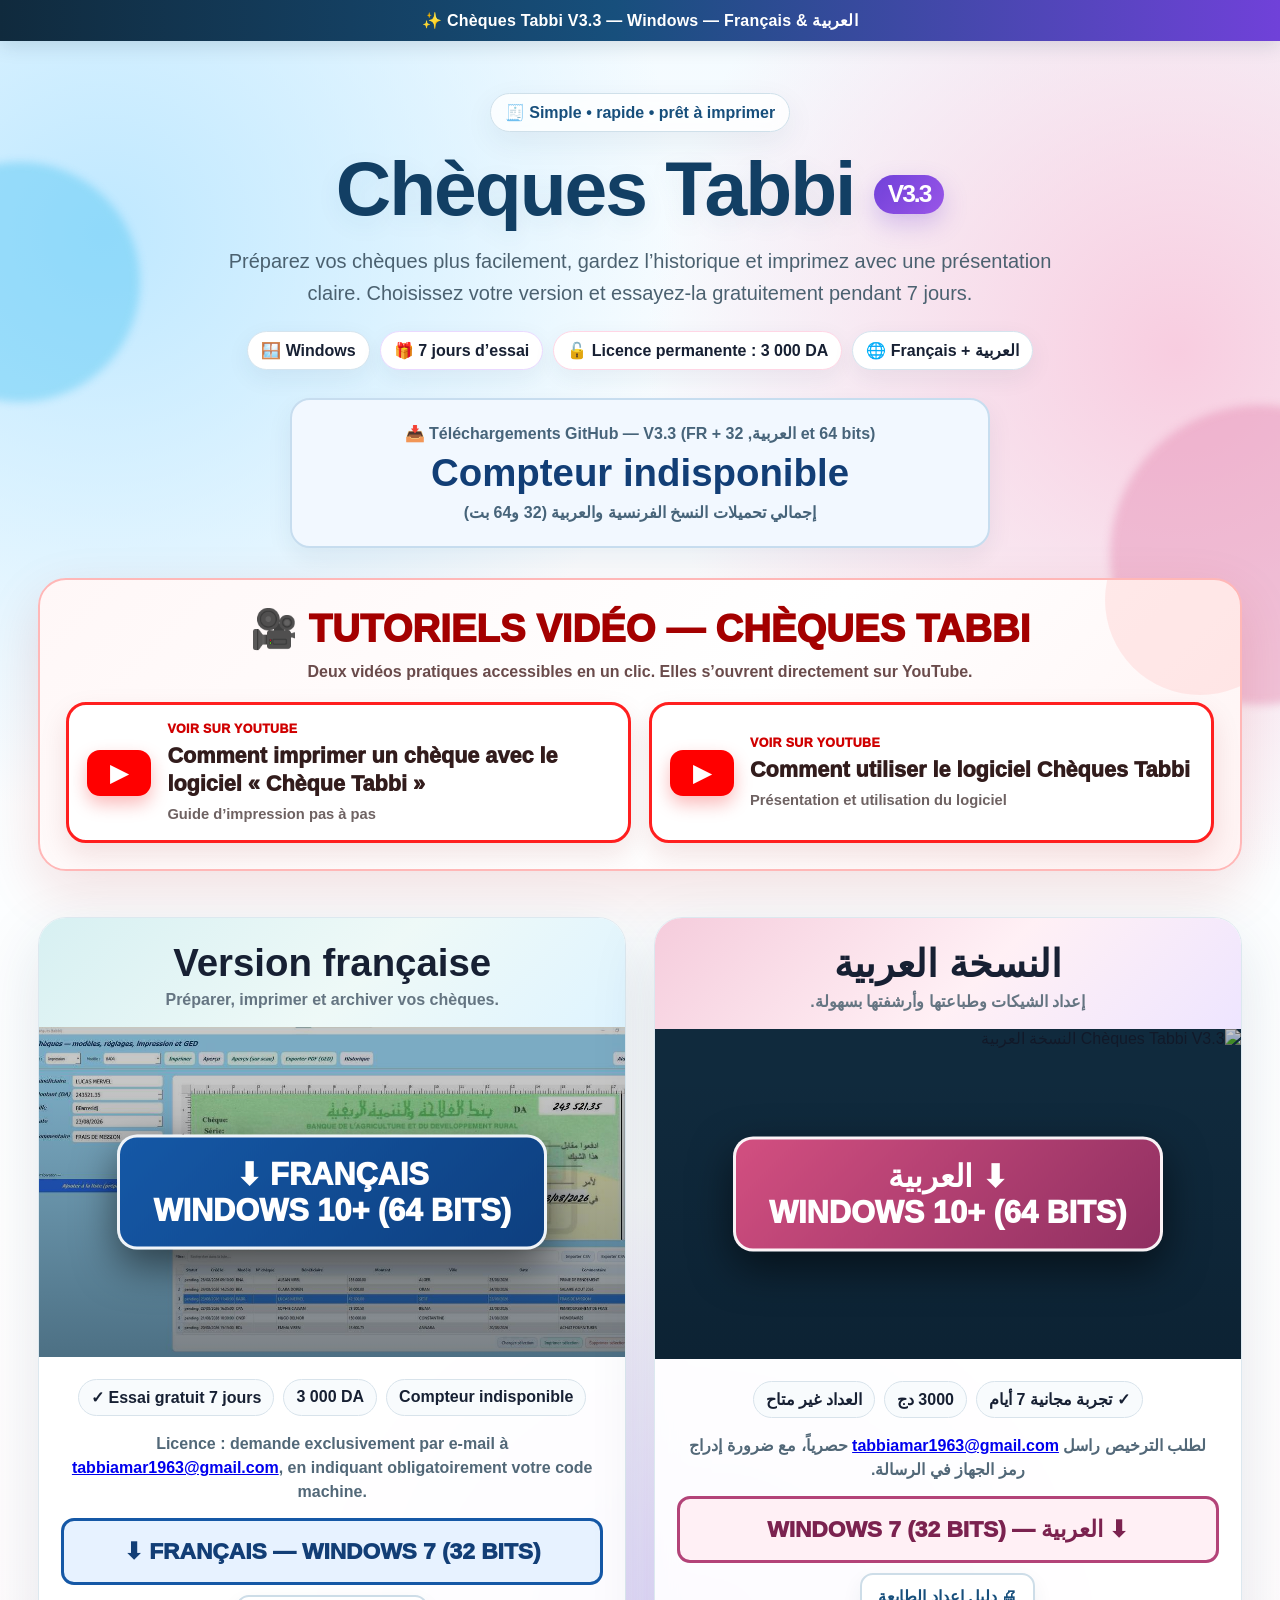
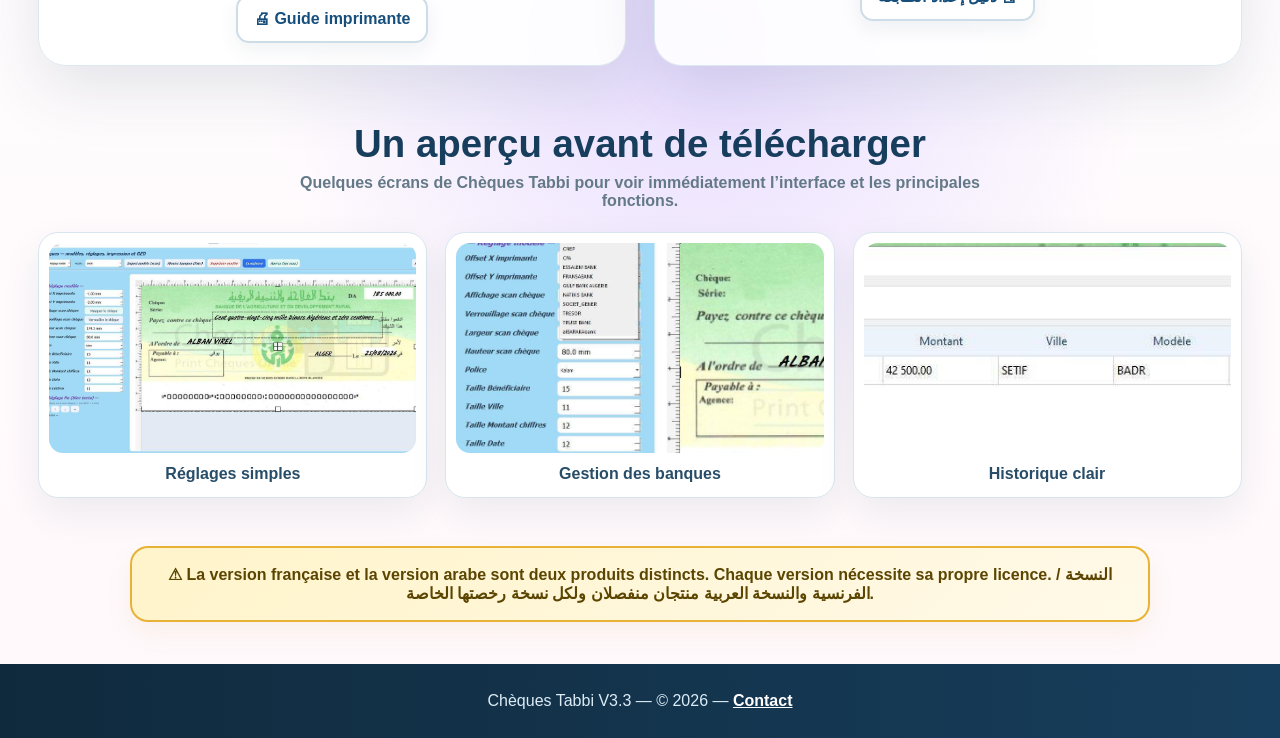
==== commit 0599f603: "Clore l'offre spéciale du 10 au 25 octobre 2026" ====
--- a/index.html
+++ b/index.html
@@ -42,12 +42,6 @@
     body:after{width:300px;height:300px;background:#e58cb3;right:-130px;top:45%;animation:float 10s ease-in-out infinite reverse}
     .wrap{width:min(1220px,94%);margin:auto}
     .topbar{background:linear-gradient(90deg,#102a3d,#174f7c 48%,#7041d9);color:#fff;padding:11px 0;text-align:center;font-weight:900;letter-spacing:.2px;box-shadow:0 4px 20px #0e263b25}
-    .promo{background:linear-gradient(110deg,#fff3b4,#ffe2d3 50%,#e9ddff);border-bottom:3px solid #db9815;text-align:center;padding:24px 16px;color:#512a08}
-    .promo h2{margin:0 0 10px;font-size:clamp(1.6rem,3.5vw,2.6rem);font-weight:950}
-    .promo .price{font-size:clamp(2rem,5vw,3.2rem);font-weight:950;color:#9c2417}
-    .promo p{font-weight:800;line-height:1.6;margin:9px auto;max-width:1050px}
-    .promo .lang-ar{direction:rtl;font-family:Tahoma,Arial,sans-serif;border-top:1px solid #cba36d;padding-top:14px;margin-top:17px}
-    .promo a{color:#6c1b7e;font-weight:950;overflow-wrap:anywhere}
     .hero{text-align:center;padding:52px 0 24px;position:relative}
     .eyebrow{display:inline-flex;gap:8px;align-items:center;background:#ffffffc9;border:1px solid #cfe0ea;box-shadow:0 10px 30px #163c5812;border-radius:999px;padding:9px 14px;font-weight:900;color:#174f7c;backdrop-filter:blur(8px)}
     .hero h1{font-size:clamp(2.7rem,6vw,5.3rem);line-height:1;margin:18px 0 0;color:#123f64;letter-spacing:-2px;text-shadow:0 8px 24px #20567b14}
@@ -130,18 +124,6 @@
   </style>
 </head>
 <body>
-  <section class="promo" id="offre-octobre" aria-label="Offre spéciale du 10 au 25 octobre 2026">
-    <h2>🎉 OFFRE SPÉCIALE — DU 10 AU 25 OCTOBRE 2026</h2>
-    <p><span class="price">500 DA</span> au lieu de <s>3 000 DA</s> — licence permanente pour un seul ordinateur, par édition.</p>
-    <p>🎁 <strong>10 licences gratuites</strong> proposées à des utilisateurs volontaires en échange d’un retour d’expérience après 7 jours (dans la limite des places disponibles).</p>
-    <p>💳 Paiement par BaridiMob après contact. Envoyez « OFFRE 500 DA » ou « TEST GRATUIT », la version FR/AR et votre code machine à <a href="mailto:tabbiamar1963@gmail.com">tabbiamar1963@gmail.com</a>. Pour une licence payante, la licence est envoyée après confirmation du paiement et réception de la quittance.</p>
-    <div class="lang-ar" lang="ar" dir="rtl">
-      <h2>🎉 عرض خاص من 10 إلى 25 أكتوبر 2026</h2>
-      <p><span class="price">500 دج</span> بدلاً من <s>3000 دج</s> — رخصة دائمة لجهاز كمبيوتر واحد، لكل نسخة.</p>
-      <p>🎁 <strong>10 رخص مجانية</strong> لمستخدمين متطوعين مقابل إرسال ملاحظاتهم بعد 7 أيام من الاستخدام، حسب توفر الأماكن.</p>
-      <p>💳 الدفع عبر بريدي موب بعد التواصل. أرسل «عرض 500 دج» أو «تجربة مجانية»، والنسخة المطلوبة (عربية أو فرنسية) ورمز الجهاز إلى <a href="mailto:tabbiamar1963@gmail.com">tabbiamar1963@gmail.com</a>. تُرسل الرخصة المدفوعة بعد تأكيد الدفع واستلام الوصل.</p>
-    </div>
-  </section>
   <div class="topbar">✨ Chèques Tabbi V3.3 — Windows — Français & العربية</div>
 
   <header class="hero wrap">
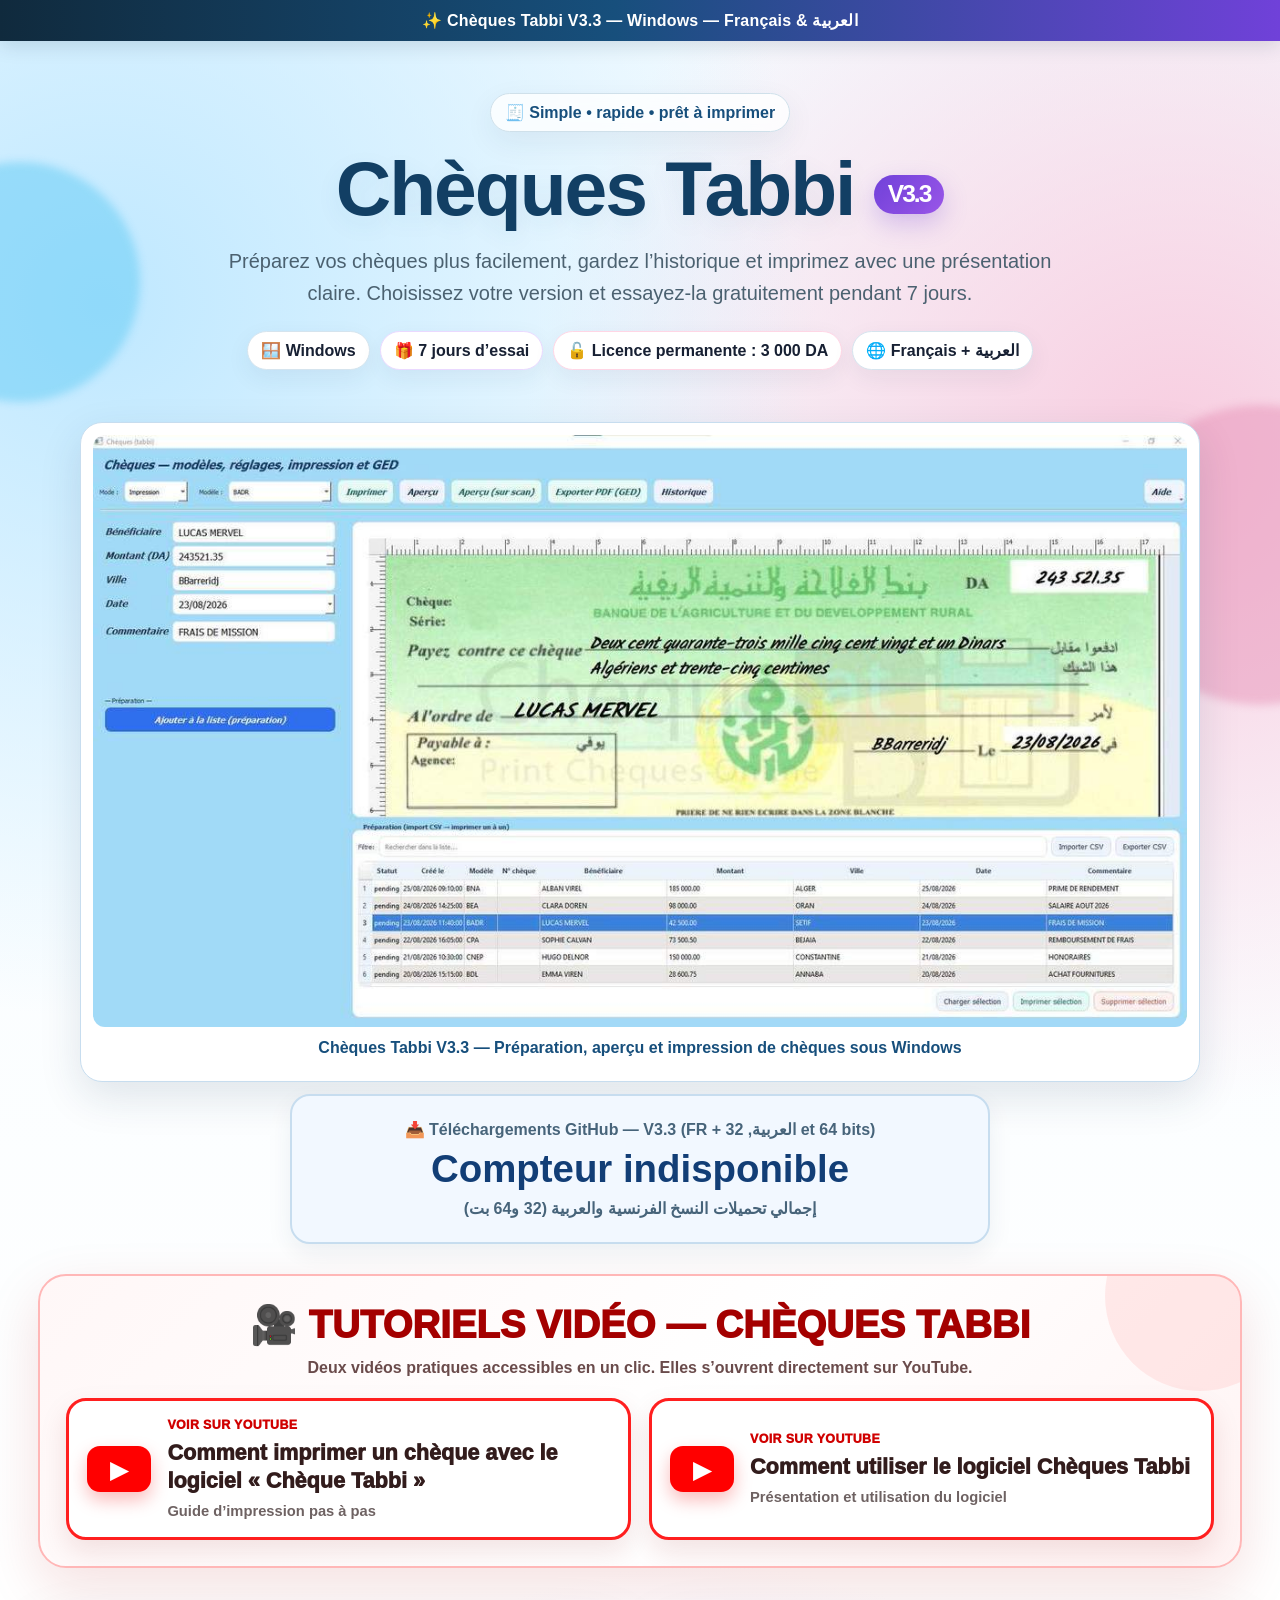
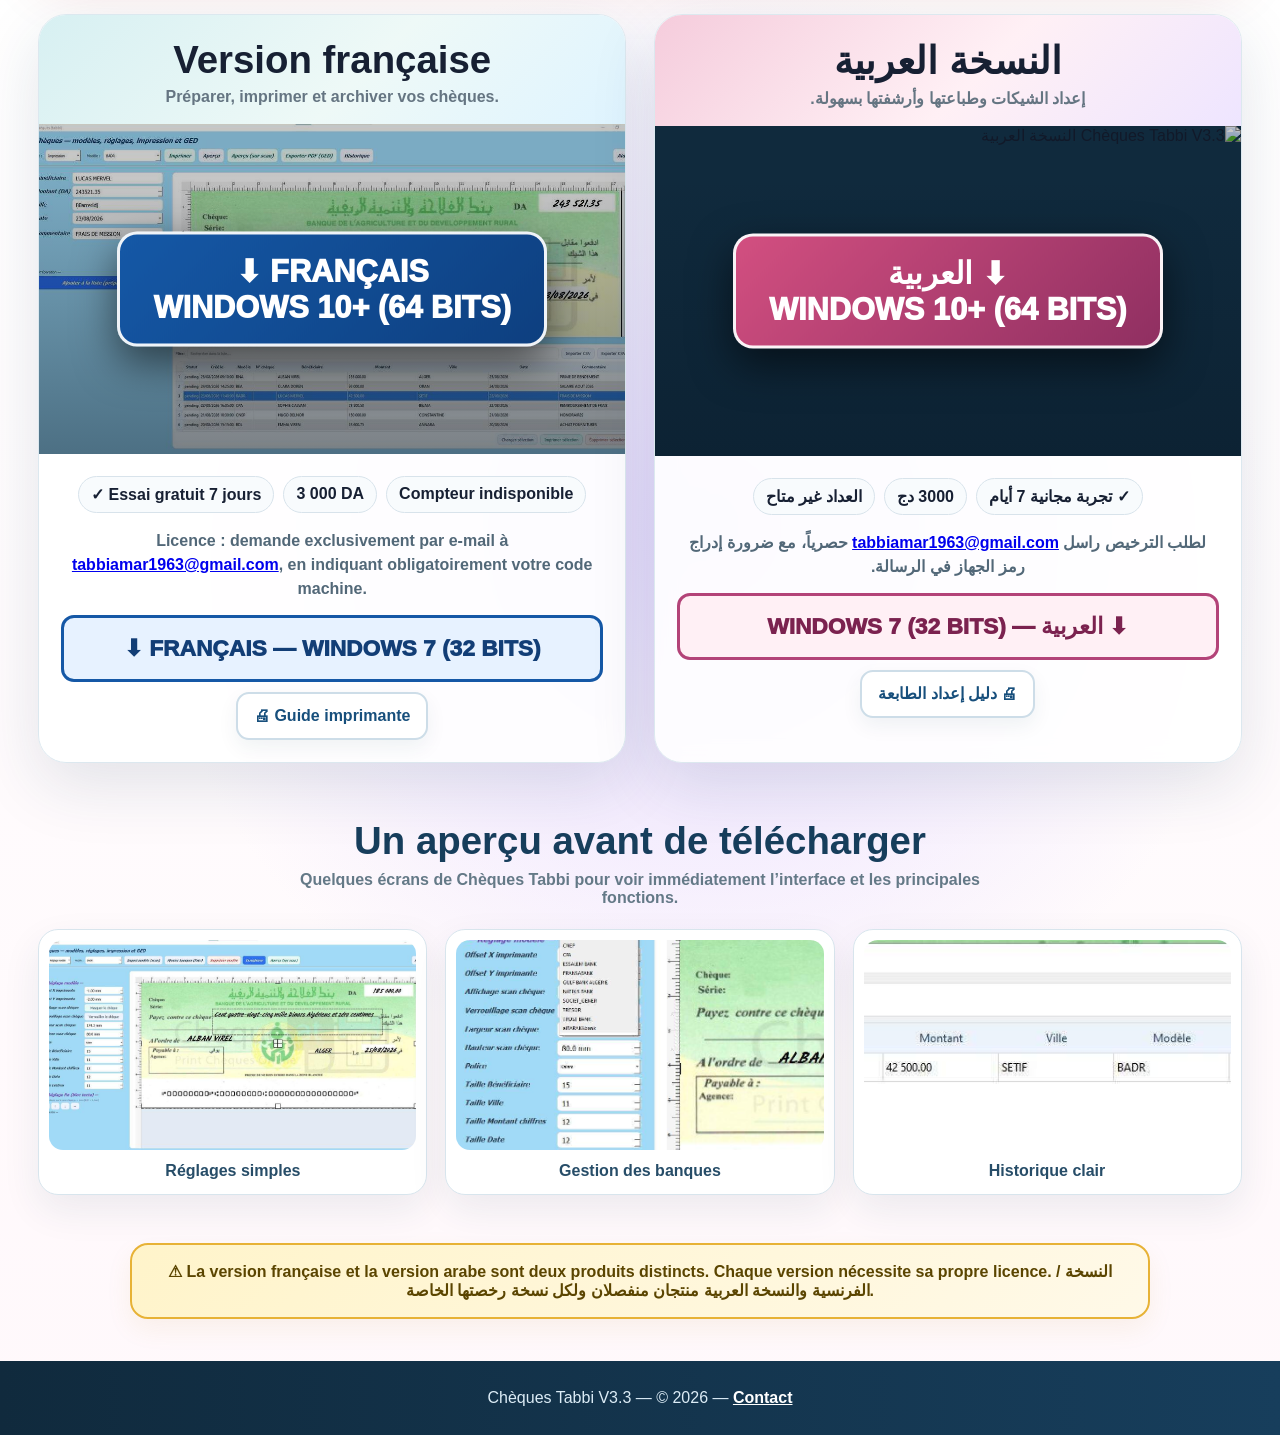
==== commit 926d43af: "Mettre une capture principale Chèques Tabbi V3.3 avec repli sans régression" ====
--- a/index.html
+++ b/index.html
@@ -51,6 +51,9 @@
     .quick-points span{background:#fff;border:1px solid #d5e4ee;border-radius:999px;padding:9px 13px;font-weight:900;box-shadow:0 8px 24px #173b5511}
     .quick-points span:nth-child(2){border-color:#ead9ff}.quick-points span:nth-child(3){border-color:#ffd6e5}
 
+    .main-preview{max-width:1120px;margin:28px auto 12px;padding:12px;background:#fff;border:1px solid #c7ddef;border-radius:22px;box-shadow:0 15px 42px #173b5520}
+    .main-preview img{display:block;width:100%;height:auto;border-radius:12px}
+    .main-preview figcaption{padding:12px;text-align:center;font-weight:800;color:#174f7c}
     .tutorials{margin:8px 0 12px;padding:26px;border:2px solid #ffb7b7;border-radius:28px;background:linear-gradient(135deg,#fff7f7,#fff 55%,#fff3f3);box-shadow:0 20px 55px #b3131320;position:relative;overflow:hidden}
     .tutorials:before{content:"";position:absolute;width:190px;height:190px;border-radius:50%;background:#ff000012;right:-55px;top:-75px;pointer-events:none}
     .tutorial-head{text-align:center;position:relative;z-index:1;margin-bottom:18px}
@@ -139,6 +142,10 @@
   </header>
 
   <main class="wrap">
+    <figure class="main-preview">
+      <img src="assets/screenshots/capture-principale-v3.webp" onerror="this.onerror=null;this.src='assets/screenshots/01-impression.jpg';" alt="Chèques Tabbi V3.3 — impression d’un chèque BADR avec aperçu, historique et importation CSV/Excel" loading="eager" fetchpriority="high">
+      <figcaption>Chèques Tabbi V3.3 — Préparation, aperçu et impression de chèques sous Windows</figcaption>
+    </figure>
     <section class="total-downloads" aria-label="Nombre total de téléchargements V3.3" aria-live="polite">
       <p>📥 Téléchargements GitHub — V3.3 (FR + العربية, 32 et 64 bits)</p>
       <strong class="total-count">Chargement du compteur…</strong>
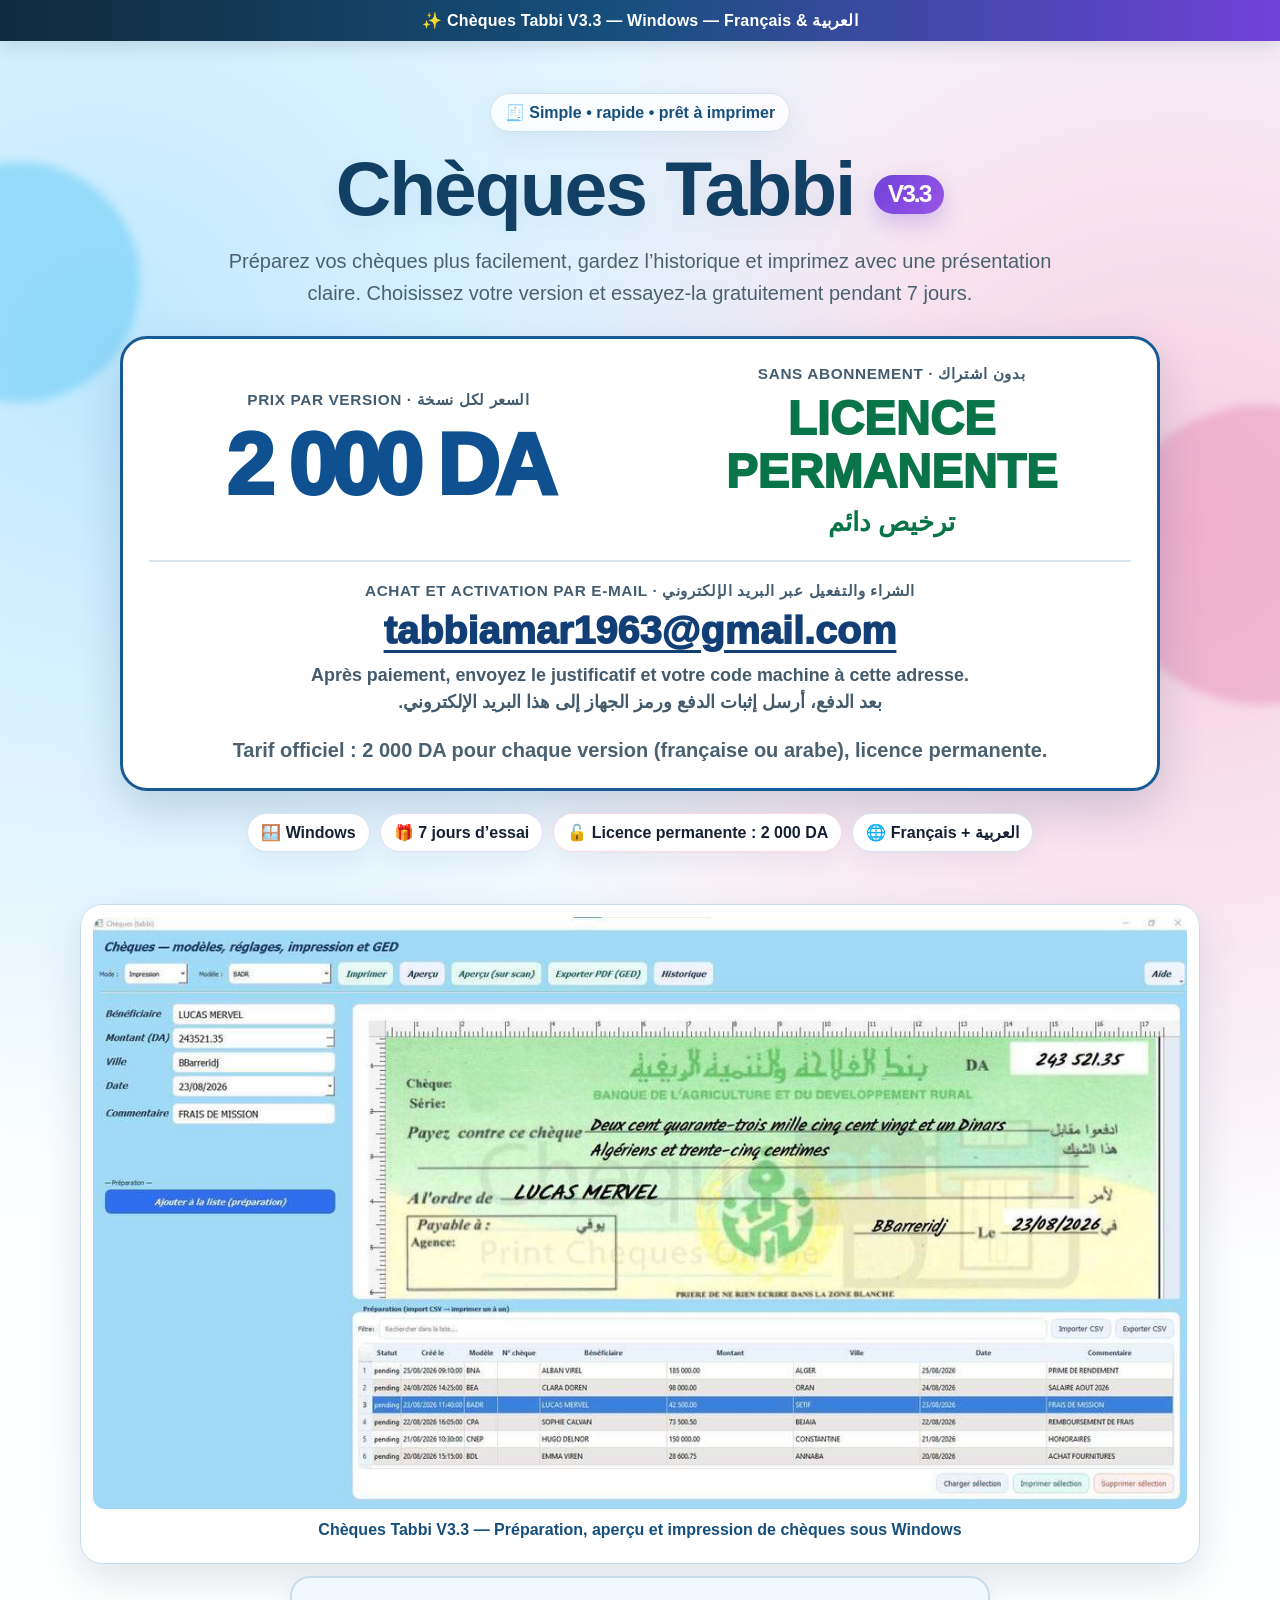
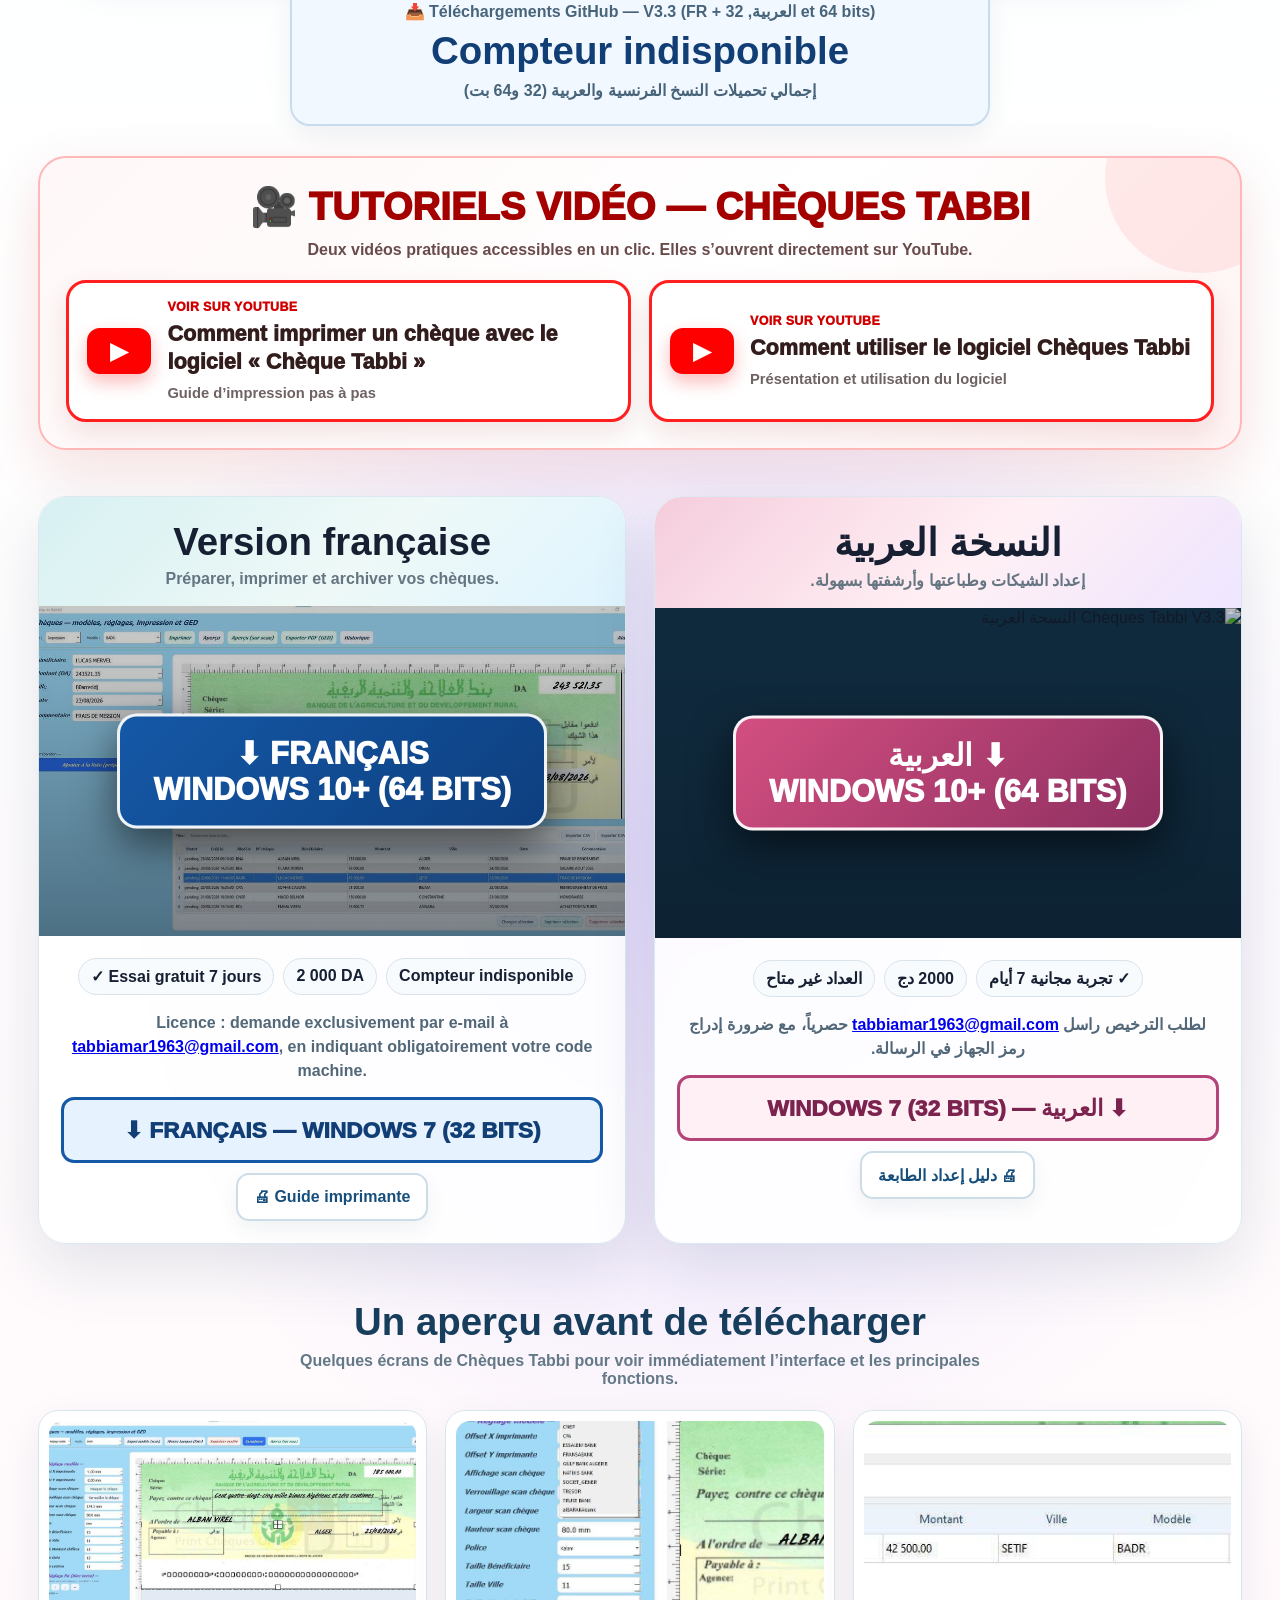
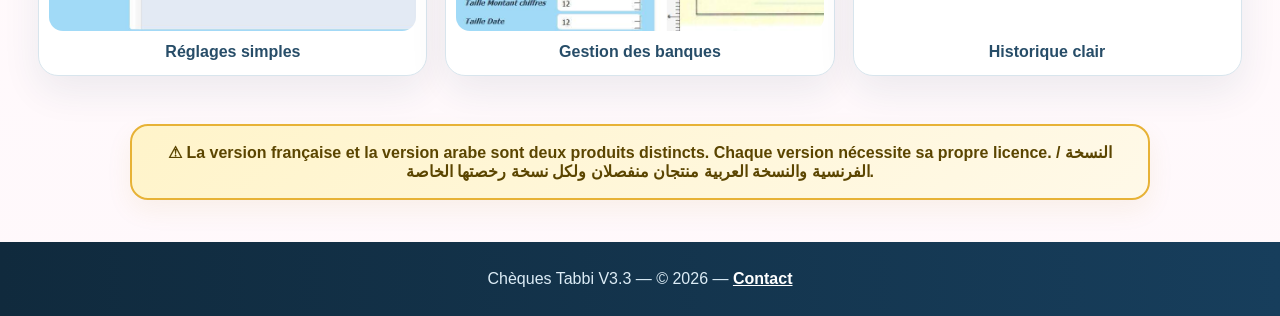
==== commit 86e4a370: "Afficher le prix 2 000 DA, licence permanente et contact e-mail en grand" ====
--- a/index.html
+++ b/index.html
@@ -3,7 +3,7 @@
 <head>
   <meta charset="utf-8">
   <meta name="viewport" content="width=device-width,initial-scale=1">
-  <meta name="description" content="Chèques Tabbi V3.3 — versions française et arabe sur une seule page. Téléchargement direct Windows, essai gratuit 7 jours, licence permanente 3000 DA par version.">
+  <meta name="description" content="Chèques Tabbi V3.3 — versions française et arabe sur une seule page. Téléchargement direct Windows, essai gratuit 7 jours, licence permanente 2000 DA par version.">
   <title>Chèques Tabbi V3.3 — Français + العربية</title>
 
   <script async src="https://www.googletagmanager.com/gtag/js?id=G-VVS1YFR749"></script>
@@ -51,6 +51,20 @@
     .quick-points span{background:#fff;border:1px solid #d5e4ee;border-radius:999px;padding:9px 13px;font-weight:900;box-shadow:0 8px 24px #173b5511}
     .quick-points span:nth-child(2){border-color:#ead9ff}.quick-points span:nth-child(3){border-color:#ffd6e5}
 
+    /* Offre commerciale : prix, permanence et adresse e-mail au premier plan */
+    .offer-banner{max-width:1040px;margin:27px auto 0;padding:26px 26px 22px;background:#fff;border:3px solid #175a94;border-radius:27px;box-shadow:0 18px 45px #153f6430;text-align:center}
+    .offer-main{display:grid;grid-template-columns:1fr 1fr;gap:24px;align-items:center}
+    .offer-price,.offer-license{display:flex;flex-direction:column;align-items:center;justify-content:center;gap:9px}
+    .offer-label{display:block;color:#445c70;font-size:clamp(.85rem,1.2vw,1.03rem);font-weight:900;letter-spacing:.04em}
+    .offer-price strong{display:block;color:#0f5090;font-size:clamp(3rem,6.8vw,5.5rem);font-weight:950;line-height:1.07;white-space:nowrap;letter-spacing:-.06em}
+    .offer-license strong{display:block;color:#087447;font-size:clamp(1.65rem,3.7vw,3rem);font-weight:950;line-height:1.12}
+    .offer-license b{color:#087447;font-size:clamp(1.2rem,2vw,1.65rem)}
+    .offer-email{border-top:2px solid #dae7f0;margin-top:23px;padding-top:20px}
+    .offer-email a{display:block;margin:8px auto 6px;color:#123e76;font-size:clamp(1.28rem,3.1vw,2.55rem);font-weight:950;text-decoration:underline;text-underline-offset:6px;overflow-wrap:anywhere}
+    .offer-email p{color:#435b6c;font-size:clamp(.92rem,1.5vw,1.12rem);font-weight:750;line-height:1.5;margin:9px auto 0}
+    .offer-note{color:#435b6c;font-size:.91rem;font-weight:800;margin:15px 0 0}
+    @media(max-width:640px){.offer-banner{padding:21px 14px;border-radius:20px}.offer-main{grid-template-columns:1fr;gap:20px}.offer-license{border-top:1px solid #e2ecf3;padding-top:16px}.offer-price strong{font-size:clamp(3.4rem,15vw,4.8rem)}.offer-email a{font-size:clamp(1.15rem,5.1vw,1.75rem)}}
+
     .main-preview{max-width:1120px;margin:28px auto 12px;padding:12px;background:#fff;border:1px solid #c7ddef;border-radius:22px;box-shadow:0 15px 42px #173b5520}
     .main-preview img{display:block;width:100%;height:auto;border-radius:12px}
     .main-preview figcaption{padding:12px;text-align:center;font-weight:800;color:#174f7c}
@@ -133,10 +147,29 @@
     <div class="eyebrow">🧾 Simple • rapide • prêt à imprimer</div>
     <h1>Chèques Tabbi <span>V3.3</span></h1>
     <p>Préparez vos chèques plus facilement, gardez l’historique et imprimez avec une présentation claire. Choisissez votre version et essayez-la gratuitement pendant 7 jours.</p>
+    <section class="offer-banner" aria-label="Tarif officiel et contact pour l'activation">
+      <div class="offer-main">
+        <div class="offer-price">
+          <span class="offer-label">PRIX PAR VERSION · السعر لكل نسخة</span>
+          <strong>2 000 DA</strong>
+        </div>
+        <div class="offer-license">
+          <span class="offer-label">SANS ABONNEMENT · بدون اشتراك</span>
+          <strong>LICENCE<br>PERMANENTE</strong>
+          <b lang="ar" dir="rtl">ترخيص دائم</b>
+        </div>
+      </div>
+      <div class="offer-email">
+        <span class="offer-label">ACHAT ET ACTIVATION PAR E-MAIL · الشراء والتفعيل عبر البريد الإلكتروني</span>
+        <a href="mailto:tabbiamar1963@gmail.com?subject=Ch%C3%A8ques%20Tabbi%20-%20Demande%20de%20licence">tabbiamar1963@gmail.com</a>
+        <p>Après paiement, envoyez le justificatif et votre code machine à cette adresse.<br><span lang="ar" dir="rtl">بعد الدفع، أرسل إثبات الدفع ورمز الجهاز إلى هذا البريد الإلكتروني.</span></p>
+      </div>
+      <p class="offer-note">Tarif officiel : 2 000 DA pour chaque version (française ou arabe), licence permanente.</p>
+    </section>
     <div class="quick-points" aria-label="Points clés">
       <span>🪟 Windows</span>
       <span>🎁 7 jours d’essai</span>
-      <span>🔓 Licence permanente : 3 000 DA</span>
+      <span>🔓 Licence permanente : 2 000 DA</span>
       <span>🌐 Français + العربية</span>
     </div>
   </header>
@@ -189,7 +222,7 @@
         <div class="details">
           <div class="pills">
             <span class="pill">✓ Essai gratuit 7 jours</span>
-            <span class="pill">3 000 DA</span>
+            <span class="pill">2 000 DA</span>
             <span class="pill fr-count">Compteur GitHub…</span>
           </div>
           <p class="activation-note">Licence : demande exclusivement par e-mail à <a href="mailto:tabbiamar1963@gmail.com">tabbiamar1963@gmail.com</a>, en indiquant obligatoirement votre code machine.</p>
@@ -212,7 +245,7 @@
         <div class="details">
           <div class="pills">
             <span class="pill">✓ تجربة مجانية 7 أيام</span>
-            <span class="pill">3000 دج</span>
+            <span class="pill">2000 دج</span>
             <span class="pill ar-count">عداد GitHub…</span>
           </div>
           <p class="activation-note">لطلب الترخيص راسل <a href="mailto:tabbiamar1963@gmail.com">tabbiamar1963@gmail.com</a> حصرياً، مع ضرورة إدراج رمز الجهاز في الرسالة.</p>
